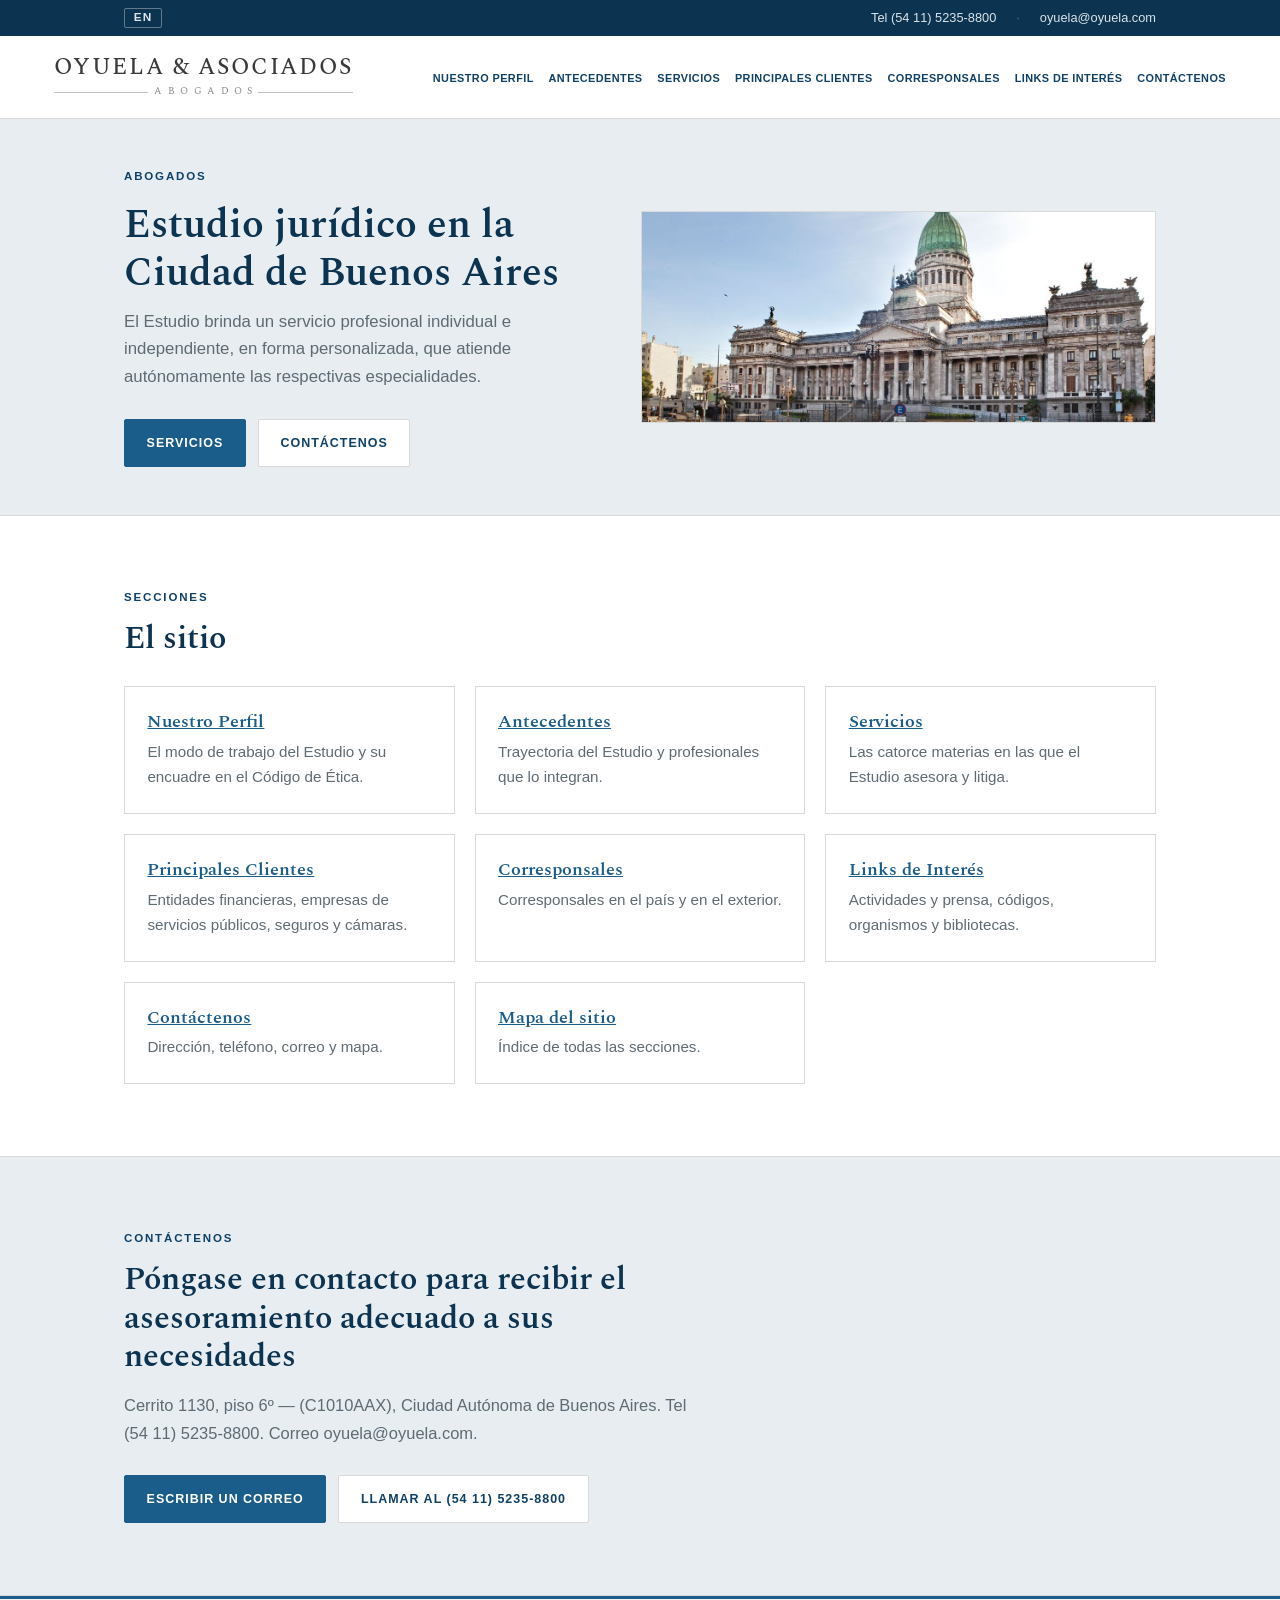
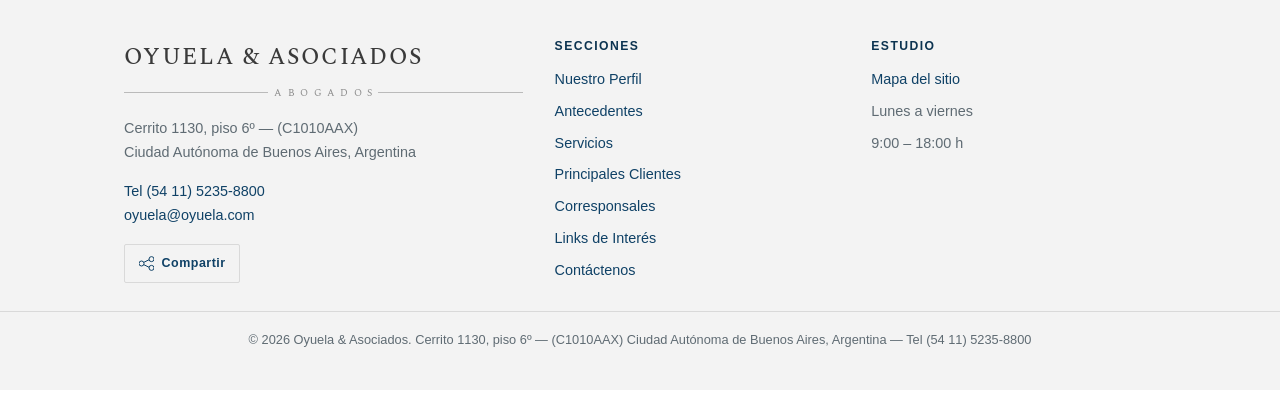
==== index.html @ 371b356b "Versión en inglés con botón ES/EN + mapa interactivo de corresponsales - i18n.js: toggle ES/EN en to" ====
<!DOCTYPE html>
<html lang="es">
<head>
<meta charset="UTF-8">
<meta name="viewport" content="width=device-width, initial-scale=1">
<title data-i18n-doc="home.doc">Oyuela &amp; Asociados — Abogados, Ciudad de Buenos Aires</title>
<meta name="description" content="Estudio jurídico en la Ciudad de Buenos Aires. Servicio profesional individual e independiente en derecho societario, bancario, comercial, laboral y concursal.">
<link rel="canonical" href="https://borthaburutoribio.github.io/oyuela-abogados/">
<meta name="robots" content="index,follow">
<meta property="og:type" content="website">
<meta property="og:title" content="Oyuela &amp; Asociados — Abogados, Ciudad de Buenos Aires">
<meta property="og:description" content="Servicio profesional individual e independiente: societario, bancario, comercial, laboral y concursal.">
<meta property="og:locale" content="es_AR">
<meta property="og:url" content="https://borthaburutoribio.github.io/oyuela-abogados/">
<link rel="icon" href="assets/img/favicon.svg" type="image/svg+xml">
<link rel="preconnect" href="https://fonts.googleapis.com">
<link rel="preconnect" href="https://fonts.gstatic.com" crossorigin>
<link rel="stylesheet" href="https://fonts.googleapis.com/css2?family=Spectral:wght@400;500;600;700&display=swap">
<link rel="stylesheet" href="styles.css">
<script type="application/ld+json">
{
  "@context": "https://schema.org",
  "@type": "LegalService",
  "name": "Oyuela & Asociados",
  "description": "Estudio jurídico en Buenos Aires. Derecho societario, bancario, comercial, laboral, concursal y administrativo.",
  "url": "https://borthaburutoribio.github.io/oyuela-abogados/",
  "email": "oyuela@oyuela.com",
  "telephone": "+54-11-5235-8800",
  "areaServed": "AR",
  "address": {
    "@type": "PostalAddress",
    "streetAddress": "Cerrito 1130, Piso 6º",
    "postalCode": "C1010AAX",
    "addressLocality": "Ciudad Autónoma de Buenos Aires",
    "addressCountry": "AR"
  }
}
</script>
</head>
<body>
<a class="skip-link" href="#main" data-i18n="common.skip">Saltar al contenido</a>

<div class="topbar">
  <div class="wrap">
    <button class="lang-toggle" type="button" aria-label="Switch to English">EN</button>
    <span class="topbar__spacer"></span>
    <a href="tel:+541152358800">Tel (54 11) 5235-8800</a>
    <span class="topbar__sep">·</span>
    <a href="mailto:oyuela@oyuela.com">oyuela@oyuela.com</a>
  </div>
</div>

<header class="site-header">
  <div class="wrap">
    <a class="brand" href="index.html" aria-label="Oyuela &amp; Asociados, inicio">
      <span class="brand__name">Oyuela &amp; Asociados</span>
      <span class="brand__kicker"><i>Abogados</i></span>
    </a>
    <button class="nav-toggle" aria-expanded="false" aria-controls="menu" aria-label="Abrir menú" data-i18n-aria="common.menu.open"><span></span></button>
    <nav class="primary-nav" id="menu" aria-label="Principal">
      <ul>
        <li><a href="perfil.html" data-i18n="nav.perfil">Nuestro Perfil</a></li>
        <li><a href="antecedentes.html" data-i18n="nav.antecedentes">Antecedentes</a></li>
        <li><a href="servicios.html" data-i18n="nav.servicios">Servicios</a></li>
        <li><a href="clientes.html" data-i18n="nav.clientes">Principales Clientes</a></li>
        <li><a href="corresponsales.html" data-i18n="nav.corresponsales">Corresponsales</a></li>
        <li><a href="links.html" data-i18n="nav.links">Links de Interés</a></li>
        <li><a href="contacto.html" data-i18n="nav.contacto">Contáctenos</a></li>
      </ul>
    </nav>
  </div>
</header>

<main id="main">

  <section class="hero">
    <div class="wrap">
      <div class="hero__text">
      <p class="hero__eyebrow" data-i18n="home.hero.eyebrow">Abogados</p>
      <h1 data-i18n="home.hero.h1">Estudio jurídico en la Ciudad de Buenos Aires</h1>
      <p class="hero__sub" data-i18n="home.hero.sub">El Estudio brinda un servicio profesional individual e independiente, en forma personalizada, que atiende autónomamente las respectivas especialidades.</p>
      <div class="hero__actions">
        <a class="btn" href="servicios.html" data-i18n="home.hero.btn_serv">Servicios</a>
        <a class="btn btn--ghost" href="contacto.html" data-i18n="home.hero.btn_cont">Contáctenos</a>
      </div>
      </div>
      <figure class="hero__figure"><img src="assets/img/congreso-nacion.jpg" width="1200" height="489" alt="Palacio del Congreso de la Nación Argentina, en la Ciudad de Buenos Aires" loading="lazy"></figure>
    </div>
  </section>

  <section class="section">
    <div class="wrap">
      <p class="section__eyebrow" data-i18n="home.dir.eyebrow">Secciones</p>
      <h2 class="section__title" data-i18n="home.dir.title">El sitio</h2>
      <div class="grid grid--3 mt-2">
        <article class="card">
          <h3><a href="perfil.html" data-i18n="nav.perfil">Nuestro Perfil</a></h3>
          <p data-i18n="home.dir.perfil_d">El modo de trabajo del Estudio y su encuadre en el Código de Ética.</p>
        </article>
        <article class="card">
          <h3><a href="antecedentes.html" data-i18n="nav.antecedentes">Antecedentes</a></h3>
          <p data-i18n="home.dir.ante_d">Trayectoria del Estudio y profesionales que lo integran.</p>
        </article>
        <article class="card">
          <h3><a href="servicios.html" data-i18n="nav.servicios">Servicios</a></h3>
          <p data-i18n="home.dir.serv_d">Las catorce materias en las que el Estudio asesora y litiga.</p>
        </article>
        <article class="card">
          <h3><a href="clientes.html" data-i18n="nav.clientes">Principales Clientes</a></h3>
          <p data-i18n="home.dir.cli_d">Entidades financieras, empresas de servicios públicos, seguros y cámaras.</p>
        </article>
        <article class="card">
          <h3><a href="corresponsales.html" data-i18n="nav.corresponsales">Corresponsales</a></h3>
          <p data-i18n="home.dir.corr_d">Corresponsales en el país y en el exterior.</p>
        </article>
        <article class="card">
          <h3><a href="links.html" data-i18n="nav.links">Links de Interés</a></h3>
          <p data-i18n="home.dir.links_d">Actividades y prensa, códigos, organismos y bibliotecas.</p>
        </article>
        <article class="card">
          <h3><a href="contacto.html" data-i18n="nav.contacto">Contáctenos</a></h3>
          <p data-i18n="home.dir.cont_d">Dirección, teléfono, correo y mapa.</p>
        </article>
        <article class="card">
          <h3><a href="mapa-del-sitio.html" data-i18n="footer.mapa">Mapa del sitio</a></h3>
          <p data-i18n="home.dir.mapa_d">Índice de todas las secciones.</p>
        </article>
      </div>
    </div>
  </section>

  <section class="section section--band">
    <div class="wrap">
      <p class="section__eyebrow">Contáctenos</p>
      <h2 class="section__title" data-i18n="home.cta.title">Póngase en contacto para recibir el asesoramiento adecuado a sus necesidades</h2>
      <p class="section__lead" data-i18n="home.cta.lead">Cerrito 1130, piso 6º — (C1010AAX), Ciudad Autónoma de Buenos Aires. Tel (54 11) 5235-8800. Correo oyuela@oyuela.com.</p>
      <div class="hero__actions">
        <a class="btn" href="mailto:oyuela@oyuela.com" data-i18n="cta.btn_mail">Escribir un correo</a>
        <a class="btn btn--ghost" href="tel:+541152358800" data-i18n="cta.btn_call">Llamar al (54 11) 5235-8800</a>
      </div>
    </div>
  </section>

</main>

<footer class="site-footer">
  <div class="wrap">
    <div>
      <span class="brand__name">Oyuela &amp; Asociados</span>
      <span class="brand__kicker"><i>Abogados</i></span>
      <p style="margin-top:1rem" data-i18n-html="footer.addr">Cerrito 1130, piso 6º — (C1010AAX)<br>Ciudad Autónoma de Buenos Aires, Argentina</p>
      <p><a href="tel:+541152358800">Tel (54 11) 5235-8800</a><br><a href="mailto:oyuela@oyuela.com">oyuela@oyuela.com</a></p>
      <button class="share-btn" type="button" data-share>
        <svg width="15" height="15" viewBox="0 0 24 24" fill="none" aria-hidden="true"><path d="M8 12a4 4 0 1 1-8 0 4 4 0 0 1 8 0Zm16-7a4 4 0 1 1-8 0 4 4 0 0 1 8 0Zm0 14a4 4 0 1 1-8 0 4 4 0 0 1 8 0Z" stroke="currentColor" stroke-width="1.6"/><path d="m8 10 8-4M8 14l8 4" stroke="currentColor" stroke-width="1.6"/></svg>
        <span data-i18n="common.share">Compartir</span>
      </button>
    </div>
    <div>
      <h4 data-i18n="footer.secciones">Secciones</h4>
      <ul>
        <li><a href="perfil.html" data-i18n="nav.perfil">Nuestro Perfil</a></li>
        <li><a href="antecedentes.html" data-i18n="nav.antecedentes">Antecedentes</a></li>
        <li><a href="servicios.html" data-i18n="nav.servicios">Servicios</a></li>
        <li><a href="clientes.html" data-i18n="nav.clientes">Principales Clientes</a></li>
        <li><a href="corresponsales.html" data-i18n="nav.corresponsales">Corresponsales</a></li>
        <li><a href="links.html" data-i18n="nav.links">Links de Interés</a></li>
        <li><a href="contacto.html" data-i18n="nav.contacto">Contáctenos</a></li>
      </ul>
    </div>
    <div>
      <h4 data-i18n="footer.estudio">Estudio</h4>
      <ul>
        <li><a href="mapa-del-sitio.html" data-i18n="footer.mapa">Mapa del sitio</a></li>
        <li data-i18n="footer.weekdays">Lunes a viernes</li>
        <li data-i18n="footer.hours">9:00 – 18:00 h</li>
      </ul>
    </div>
  </div>
  <p class="footer-legal" data-i18n-html="footer.legal">© <span data-year>2026</span> Oyuela &amp; Asociados. Cerrito 1130, piso 6º — (C1010AAX) Ciudad Autónoma de Buenos Aires, Argentina — Tel (54 11) 5235-8800</p>
</footer>

<nav class="mobile-cta" aria-label="Acciones rápidas">
  <a href="tel:+541152358800" data-i18n="common.call">Llamar</a>
  <a class="is-alt" href="mailto:oyuela.com" data-i18n="common.write">Escribir</a>
</nav>

<script src="i18n.js"></script>
<script src="script.js"></script>
</body>
</html>
---- styles.css ----
/* =========================================================================
   Oyuela & Asociados — Abogados
   Rediseño responsive del sitio histórico. Paleta sobria: azul corporativo,
   grises y blanco. Sin acentos de color, sin imágenes decorativas.
   ========================================================================= */

:root {
  --blue:      #1a5c8a;   /* azul corporativo (del sitio original)      */
  --blue-dark: #0f4166;
  --blue-ink:  #0c3350;   /* títulos                                    */
  --ink:       #333333;   /* texto                                      */
  --ink-soft:  #5f6b73;   /* texto secundario                          */
  --mist:      #f3f3f3;   /* fondo de secciones alternas               */
  --band:      #e7edf1;   /* banda de encabezado de página y contacto  */
  --paper:     #ffffff;
  --rule:      #d9d9d9;   /* filetes                                    */
  --rule-soft: #e6e6e6;

  --serif: "Spectral", Georgia, "Times New Roman", serif;
  --sans:  -apple-system, BlinkMacSystemFont, "Segoe UI", Roboto, "Helvetica Neue", Arial, sans-serif;

  --wrap: 1120px;
  --gutter: clamp(1.1rem, 4vw, 2.75rem);
}

/* ----------------------------------------------------------------- reset */
*, *::before, *::after { box-sizing: border-box; }
html { -webkit-text-size-adjust: 100%; scroll-behavior: smooth; }
@media (prefers-reduced-motion: reduce) {
  html { scroll-behavior: auto; }
  *, *::before, *::after { animation-duration: .001ms !important; transition-duration: .001ms !important; }
}
body {
  margin: 0;
  font-family: var(--sans);
  font-size: 1rem;
  line-height: 1.65;
  color: var(--ink);
  background: var(--paper);
  -webkit-font-smoothing: antialiased;
}
img { max-width: 100%; height: auto; display: block; }
a { color: var(--blue); }
h1, h2, h3, h4 { font-family: var(--serif); font-weight: 600; line-height: 1.2; color: var(--blue-ink); margin: 0 0 .5em; }
p { margin: 0 0 1rem; }
:focus-visible { outline: 2px solid var(--blue); outline-offset: 2px; }

/* --------------------------------------------------------------- layout */
.wrap { width: 100%; max-width: var(--wrap); margin-inline: auto; padding-inline: var(--gutter); }
.section { padding-block: clamp(2.75rem, 7vw, 4.5rem); }
.section--mist,
.section--parchment { background: var(--mist); }
.section--band,
.section--navy { background: var(--band); border-top: 1px solid var(--rule); border-bottom: 1px solid var(--rule); }
.section__eyebrow {
  font-family: var(--sans);
  font-size: .72rem;
  font-weight: 700;
  letter-spacing: .16em;
  text-transform: uppercase;
  color: var(--blue-dark);
  margin: 0 0 .8rem;
}
.section__title { font-size: clamp(1.45rem, 3vw, 2rem); max-width: 34ch; }
.section__lead { font-size: 1.03rem; color: var(--ink-soft); max-width: 64ch; }

/* --------------------------------------------------------------- header */
.topbar {
  background: var(--blue-ink);
  color: #cdd8e0;
  font-size: .8rem;
}
.topbar .wrap { display: flex; gap: 1.25rem; justify-content: flex-end; align-items: center; min-height: 36px; }
.topbar a { color: #dbe4ea; text-decoration: none; }
.topbar a:hover { text-decoration: underline; }
.topbar__sep { opacity: .4; }
.topbar__spacer { flex: 1; }
.lang-toggle {
  font: inherit; font-size: .74rem; font-weight: 700; letter-spacing: .1em;
  color: #dbe4ea; background: transparent;
  border: 1px solid rgba(255,255,255,.35); border-radius: 2px;
  padding: .18rem .55rem; cursor: pointer; line-height: 1;
}
.lang-toggle:hover { background: rgba(255,255,255,.12); border-color: #fff; color: #fff; }

.site-header {
  position: sticky; top: 0; z-index: 50;
  background: var(--paper);
  border-bottom: 1px solid var(--rule);
}
.site-header .wrap { display: flex; align-items: center; justify-content: space-between; gap: 1.25rem; min-height: 82px; max-width: 1260px; }

/* wordmark — réplica del logotipo del sitio original:
   "OYUELA & ASOCIADOS" y, debajo, "ABOGADOS" espaciado entre dos filetes */
.brand { display: flex; flex-direction: column; text-decoration: none; line-height: 1; }
.brand__name {
  font-family: var(--serif);
  font-weight: 500;
  font-size: clamp(1.1rem, 2.3vw, 1.42rem);
  letter-spacing: .08em;
  color: #3a3a3a;
  text-transform: uppercase;
  white-space: nowrap;
}
.brand__kicker {
  display: flex;
  align-items: center;
  gap: .6em;
  margin-top: .5rem;
  font-family: var(--serif);
  font-size: .62rem;
  text-transform: uppercase;
  color: #8c8c8c;
}
.brand__kicker::before,
.brand__kicker::after {
  content: "";
  flex: 1 1 auto;
  height: 1px;
  background: currentColor;
  opacity: .55;
}
.brand__kicker i {
  font-style: normal;
  letter-spacing: .55em;
  margin-right: -.55em;   /* compensa el tracking final para centrar */
}
.site-footer .brand__name { color: #3a3a3a; }
.site-footer .brand__kicker { color: #8c8c8c; }

/* nav */
.nav-toggle {
  display: none;
  border: 1px solid var(--rule);
  background: var(--paper);
  width: 44px; height: 44px;
  align-items: center; justify-content: center;
  cursor: pointer;
}
.nav-toggle span, .nav-toggle span::before, .nav-toggle span::after {
  content: ""; display: block; width: 20px; height: 2px; background: var(--blue-ink); position: relative;
}
.nav-toggle span::before { position: absolute; top: -6px; }
.nav-toggle span::after  { position: absolute; top: 6px; }

.primary-nav ul { list-style: none; display: flex; flex-wrap: wrap; justify-content: flex-end; gap: clamp(.5rem, 1.15vw, .95rem); margin: 0; padding: 0; }
.primary-nav a {
  font-family: var(--sans);
  font-size: .68rem;
  font-weight: 700;
  letter-spacing: .04em;
  text-transform: uppercase;
  color: var(--blue-dark);
  text-decoration: none;
  padding: .5rem 0;
  border-bottom: 2px solid transparent;
  white-space: nowrap;
}
.primary-nav a:hover,
.primary-nav a[aria-current="page"] { border-bottom-color: var(--blue); }

/* ---------------------------------------------------------------- hero */
.hero {
  background: var(--band);
  border-bottom: 1px solid var(--rule);
}
.hero .wrap {
  padding-block: clamp(2rem, 4vw, 3rem);
  display: grid;
  grid-template-columns: 1fr;
  gap: clamp(1.5rem, 4vw, 3rem);
  align-items: center;
}
.hero__text { min-width: 0; }
.hero__eyebrow {
  font-size: .72rem; font-weight: 700; letter-spacing: .16em; text-transform: uppercase;
  color: var(--blue-dark); margin: 0 0 1rem;
}
.hero h1 {
  color: var(--blue-ink);
  font-size: clamp(1.7rem, 3.6vw, 2.5rem);
  max-width: 24ch;
  margin-bottom: .6rem;
}
.hero__sub { font-size: 1.05rem; color: var(--ink-soft); max-width: 56ch; margin: 0; }
.hero__actions { display: flex; flex-wrap: wrap; gap: .75rem; margin-top: 1.75rem; }
.hero__figure { margin: 0; }
.hero__figure img {
  width: 100%; height: 100%; max-height: 240px;
  object-fit: cover; display: block;
  border: 1px solid var(--rule);
}
@media (min-width: 900px) {
  .hero .wrap { grid-template-columns: minmax(0, 1fr) minmax(0, 1.1fr); }
}
@media (max-width: 899px) {
  .hero__figure { display: none; }
}

/* --------------------------------------------------------------- buttons */
.btn {
  display: inline-flex; align-items: center;
  font-family: var(--sans); font-weight: 700; font-size: .78rem;
  letter-spacing: .08em; text-transform: uppercase;
  padding: .8rem 1.35rem;
  background: var(--blue); color: #fff;
  border: 1px solid var(--blue); border-radius: 2px;
  text-decoration: none; cursor: pointer;
  transition: background-color .15s ease;
}
.btn:hover { background: var(--blue-dark); border-color: var(--blue-dark); }
.btn--ghost { background: var(--paper); color: var(--blue-dark); border-color: var(--rule); }
.btn--ghost:hover { background: var(--mist); border-color: var(--blue-dark); }
.btn--navy { background: var(--blue); }
.btn--navy:hover { background: var(--blue-dark); }

.arrow-link {
  display: inline-flex; align-items: center; gap: .5rem;
  font-family: var(--sans); font-weight: 700; font-size: .76rem;
  letter-spacing: .08em; text-transform: uppercase;
  color: var(--blue); text-decoration: none;
}
.arrow-link:hover { text-decoration: underline; }
.arrow-link svg { flex: none; }

/* --------------------------------------------------------------- cards */
.grid { display: grid; gap: 1.25rem; }
.grid--3 { grid-template-columns: repeat(auto-fit, minmax(260px, 1fr)); }
.grid--2 { grid-template-columns: repeat(auto-fit, minmax(300px, 1fr)); }

.card {
  background: var(--paper);
  border: 1px solid var(--rule);
  padding: 1.5rem 1.4rem;
}
.card h3 { font-size: 1.15rem; margin-bottom: .35rem; }
.card p { color: var(--ink-soft); font-size: .95rem; margin-bottom: .9rem; }
.card p:last-child { margin-bottom: 0; }
.card__num {
  font-family: var(--sans); font-size: .7rem; font-weight: 700; letter-spacing: .12em;
  text-transform: uppercase; color: var(--blue-dark);
  border-bottom: 1px solid var(--rule); padding-bottom: .5rem; margin-bottom: .8rem;
  display: block;
}

/* feature / valores */
.feature-list { list-style: none; margin: 0; padding: 0; display: grid; gap: .9rem; }
.feature-list li { padding-left: 1.25rem; position: relative; color: var(--ink-soft); }
.feature-list li::before {
  content: ""; position: absolute; left: 0; top: .7em;
  width: .5rem; height: 2px; background: var(--blue);
}
.feature-list a { color: var(--blue); }

/* two-column prose + aside */
.split { display: grid; gap: clamp(2rem, 5vw, 3.5rem); grid-template-columns: 1.6fr 1fr; align-items: start; }
.aside-card {
  background: var(--mist); border: 1px solid var(--rule);
  border-left: 3px solid var(--blue); padding: 1.4rem;
}
.aside-card h3 { font-size: 1.05rem; }
.aside-card dl { margin: 0; }
.aside-card dt { font-weight: 700; font-size: .76rem; letter-spacing: .06em; text-transform: uppercase; color: var(--ink-soft); }
.aside-card dd { margin: 0 0 .7rem; }
.aside-card dd:last-child { margin-bottom: 0; }
.aside-card a { color: var(--blue); }

/* --------------------------------------------------------------- clients */
.client-cols { columns: 3 200px; column-gap: 2rem; padding: 0; margin: 0; }
.client-cols li { break-inside: avoid; padding: .4rem 0; color: var(--ink); font-size: .95rem; border-bottom: 1px solid var(--rule-soft); list-style: none; }

/* --------------------------------------------------------------- mapa red */
.corr-map { }
.corr-map__head { display: flex; flex-wrap: wrap; align-items: baseline; gap: .5rem 1rem; margin-bottom: 1rem; }
.corr-map__hint { font-size: .9rem; color: var(--ink-soft); margin: 0; }
.corr-map__tabs { display: inline-flex; border: 1px solid var(--rule); border-radius: 2px; overflow: hidden; }
.corr-map__tabs button {
  font: inherit; font-size: .78rem; font-weight: 700; letter-spacing: .04em;
  padding: .5rem .95rem; border: 0; background: var(--paper); color: var(--blue-dark); cursor: pointer;
}
.corr-map__tabs button + button { border-left: 1px solid var(--rule); }
.corr-map__tabs button[aria-pressed="true"] { background: var(--blue); color: #fff; }
#corr-map {
  height: 460px; width: 100%;
  border: 1px solid var(--rule); background: var(--mist);
}
@media (max-width: 600px) { #corr-map { height: 360px; } }
.leaflet-container { font: inherit; }
.leaflet-popup-content { margin: .7rem .9rem; font-size: .9rem; }
.leaflet-popup-content strong { display: block; color: var(--blue-ink); font-family: var(--serif); font-size: 1rem; margin-bottom: .1rem; }
.leaflet-popup-content .corr-map__link {
  display: inline-block; margin-top: .4rem; font-weight: 700; font-size: .78rem;
  letter-spacing: .04em; text-transform: uppercase; color: var(--blue); cursor: pointer; text-decoration: none;
}
.leaflet-popup-content .corr-map__link:hover { text-decoration: underline; }
.corr-dot {
  display: block; box-sizing: border-box;
  width: 14px; height: 14px; border-radius: 50%;
  background: var(--blue); border: 2px solid #fff; box-shadow: 0 1px 3px rgba(10,33,53,.45);
}
.corr-dot--office { background: var(--blue-ink); width: 20px; height: 20px; border-width: 3px; }
details.corr-target > summary { scroll-margin-top: 96px; }
details.corr-target { animation: corrFlash 1.4s ease; }
@keyframes corrFlash { 0%,100% { background: transparent; } 20% { background: var(--band); } }
@media (prefers-reduced-motion: reduce) { details.corr-target { animation: none; } }

/* --------------------------------------------------------------- accordion */
.accordion { border-top: 1px solid var(--rule); }
.accordion details { border-bottom: 1px solid var(--rule); }
.accordion summary {
  cursor: pointer; list-style: none;
  padding: 1rem .25rem;
  font-family: var(--serif); font-size: 1.1rem; color: var(--blue-ink);
  display: flex; justify-content: space-between; align-items: center; gap: 1rem;
}
.accordion summary::-webkit-details-marker { display: none; }
.accordion summary::after { content: "+"; font-family: var(--sans); font-size: 1.3rem; color: var(--blue-dark); line-height: 1; }
.accordion details[open] summary::after { content: "\2013"; }
.accordion .panel { padding: 0 .25rem 1.3rem; display: grid; gap: 1rem; grid-template-columns: repeat(auto-fit, minmax(240px, 1fr)); }
.corr {
  font-size: .92rem; color: var(--ink-soft);
  border-left: 2px solid var(--rule); padding-left: .9rem;
}
.corr strong { display: block; color: var(--ink); font-weight: 700; }
.corr .city { font-family: var(--sans); font-size: .72rem; letter-spacing: .08em; text-transform: uppercase; color: var(--blue-dark); }

/* --------------------------------------------------------------- FAQ */
.faq { display: grid; gap: 0; border-top: 1px solid var(--rule); }
.faq details { border-bottom: 1px solid var(--rule); }
.faq summary {
  cursor: pointer; list-style: none; padding: 1rem .2rem;
  font-weight: 700; color: var(--blue-ink); font-family: var(--sans);
  display: flex; justify-content: space-between; gap: 1rem;
}
.faq summary::-webkit-details-marker { display: none; }
.faq summary::after { content: "+"; color: var(--blue-dark); font-size: 1.2rem; line-height: 1; }
.faq details[open] summary::after { content: "\2013"; }
.faq p { padding: 0 .2rem 1rem; color: var(--ink-soft); margin: 0; }

/* --------------------------------------------------------------- contact */
.contact-grid { display: grid; gap: clamp(1.5rem, 4vw, 3rem); grid-template-columns: 1fr 1fr; align-items: start; }
.contact-list { list-style: none; margin: 0; padding: 0; display: grid; gap: 1.3rem; }
.contact-list li { display: grid; gap: .15rem; }
.contact-list .lbl { font-size: .72rem; font-weight: 700; letter-spacing: .12em; text-transform: uppercase; color: var(--blue-dark); }
.contact-list a { font-size: 1.05rem; color: var(--blue-ink); text-decoration: none; }
.contact-list a:hover { text-decoration: underline; }
.map-embed { border: 1px solid var(--rule); overflow: hidden; }
.map-embed iframe { width: 100%; height: 360px; border: 0; display: block; }

/* --------------------------------------------------------------- form */
.form { display: grid; gap: 1rem; }
.form__row { display: grid; gap: .35rem; }
.form label { font-size: .74rem; font-weight: 700; letter-spacing: .06em; text-transform: uppercase; color: var(--blue-dark); }
.form input,
.form textarea {
  font: inherit; color: var(--ink);
  background: var(--paper); border: 1px solid var(--rule); border-radius: 2px;
  padding: .7rem .8rem; width: 100%;
}
.form textarea { min-height: 150px; resize: vertical; }
/* layout ancho: campos cortos a la izquierda, Consulta al lado */
.form--wide { max-width: 920px; }
.form--wide .form__fields { display: grid; gap: 1rem; }
.form--wide .form__row--msg { display: grid; gap: .35rem; }
@media (min-width: 720px) {
  .form--wide { grid-template-columns: 1fr 1fr; column-gap: 2rem; row-gap: 1.1rem; }
  .form--wide .form__row--msg textarea { height: 100%; min-height: 100%; }
  .form--wide .form__req,
  .form--wide .form__actions { grid-column: 1 / -1; }
}
.form input:focus,
.form textarea:focus { outline: 2px solid var(--blue); outline-offset: 1px; border-color: var(--blue); }
.form__hp { position: absolute; left: -9999px; width: 1px; height: 1px; overflow: hidden; }
.form__req { font-size: .82rem; color: var(--ink-soft); margin: 0; }
.form__actions { display: flex; flex-wrap: wrap; gap: .6rem; margin-top: .25rem; }
.form__actions .btn[type="reset"] { background: var(--paper); color: var(--blue-dark); border-color: var(--rule); }
.form__actions .btn[type="reset"]:hover { background: var(--mist); }
.form__ok {
  display: none;
  border-left: 3px solid var(--blue); background: var(--mist);
  padding: 1rem 1.15rem; margin-bottom: 1.5rem; font-size: .96rem;
}
.form__ok.is-visible { display: block; }

/* --------------------------------------------------------------- footer */
.site-footer { background: var(--mist); color: var(--ink-soft); font-size: .9rem; border-top: 3px solid var(--blue); }
.site-footer .wrap { padding-block: 2.5rem 1.75rem; display: grid; gap: 2rem; grid-template-columns: 1.4fr 1fr 1fr; }
.site-footer h4 { color: var(--blue-ink); font-family: var(--sans); font-size: .76rem; letter-spacing: .12em; text-transform: uppercase; margin-bottom: .9rem; }
.site-footer a { color: var(--blue-dark); text-decoration: none; }
.site-footer a:hover { text-decoration: underline; }
.site-footer ul { list-style: none; margin: 0; padding: 0; display: grid; gap: .5rem; }
.footer-legal {
  border-top: 1px solid var(--rule);
  padding: 1.1rem 0 2.5rem;
  font-size: .8rem; color: var(--ink-soft); text-align: center;
}

/* --------------------------------------------------------- sticky mobile CTA */
.mobile-cta {
  position: fixed; left: 0; right: 0; bottom: 0; z-index: 60;
  display: none;
  grid-template-columns: 1fr 1fr;
  gap: 1px; background: var(--rule);
}
.mobile-cta a {
  background: var(--blue-ink); color: #fff; text-decoration: none;
  text-align: center; padding: .9rem .5rem;
  font-size: .78rem; font-weight: 700; letter-spacing: .06em; text-transform: uppercase;
}
.mobile-cta a.is-alt { background: var(--blue); }

.share-btn {
  background: none; border: 1px solid var(--rule); color: var(--blue-dark);
  border-radius: 2px; padding: .5rem .85rem; font: inherit; font-size: .78rem; font-weight: 700;
  letter-spacing: .04em; cursor: pointer; display: inline-flex; gap: .5rem; align-items: center;
}
.share-btn:hover { background: var(--mist); }

/* --------------------------------------------------------------- utilities */
.stack > * + * { margin-top: 1.4rem; }
.mt-2 { margin-top: 1.75rem; }
.skip-link {
  position: absolute; left: -999px; top: 0; background: var(--blue); color: #fff;
  padding: .6rem 1rem; z-index: 100;
}
.skip-link:focus { left: 8px; top: 8px; }

/* --------------------------------------------------------------- responsive */
@media (max-width: 860px) {
  .split { grid-template-columns: 1fr; }
  .contact-grid { grid-template-columns: 1fr; }
  .site-footer .wrap { grid-template-columns: 1fr 1fr; }
  .client-cols { columns: 2 160px; }

  .nav-toggle { display: inline-flex; }
  .primary-nav {
    position: absolute; left: 0; right: 0; top: 100%;
    background: var(--paper); border-bottom: 1px solid var(--rule);
    transform: translateY(-8px); opacity: 0; pointer-events: none;
    transition: opacity .15s ease, transform .15s ease;
  }
  .primary-nav[data-open="true"] { transform: translateY(0); opacity: 1; pointer-events: auto; }
  .primary-nav ul { flex-direction: column; gap: 0; padding: .5rem var(--gutter) 1.25rem; }
  .primary-nav li { border-bottom: 1px solid var(--rule-soft); }
  .primary-nav a { display: block; padding: .95rem 0; border-bottom: none; }

  .mobile-cta { display: grid; }
  body { padding-bottom: 52px; }
}
@media (max-width: 520px) {
  .site-footer .wrap { grid-template-columns: 1fr; }
  .client-cols { columns: 1; }
  .topbar .wrap { justify-content: center; }
}
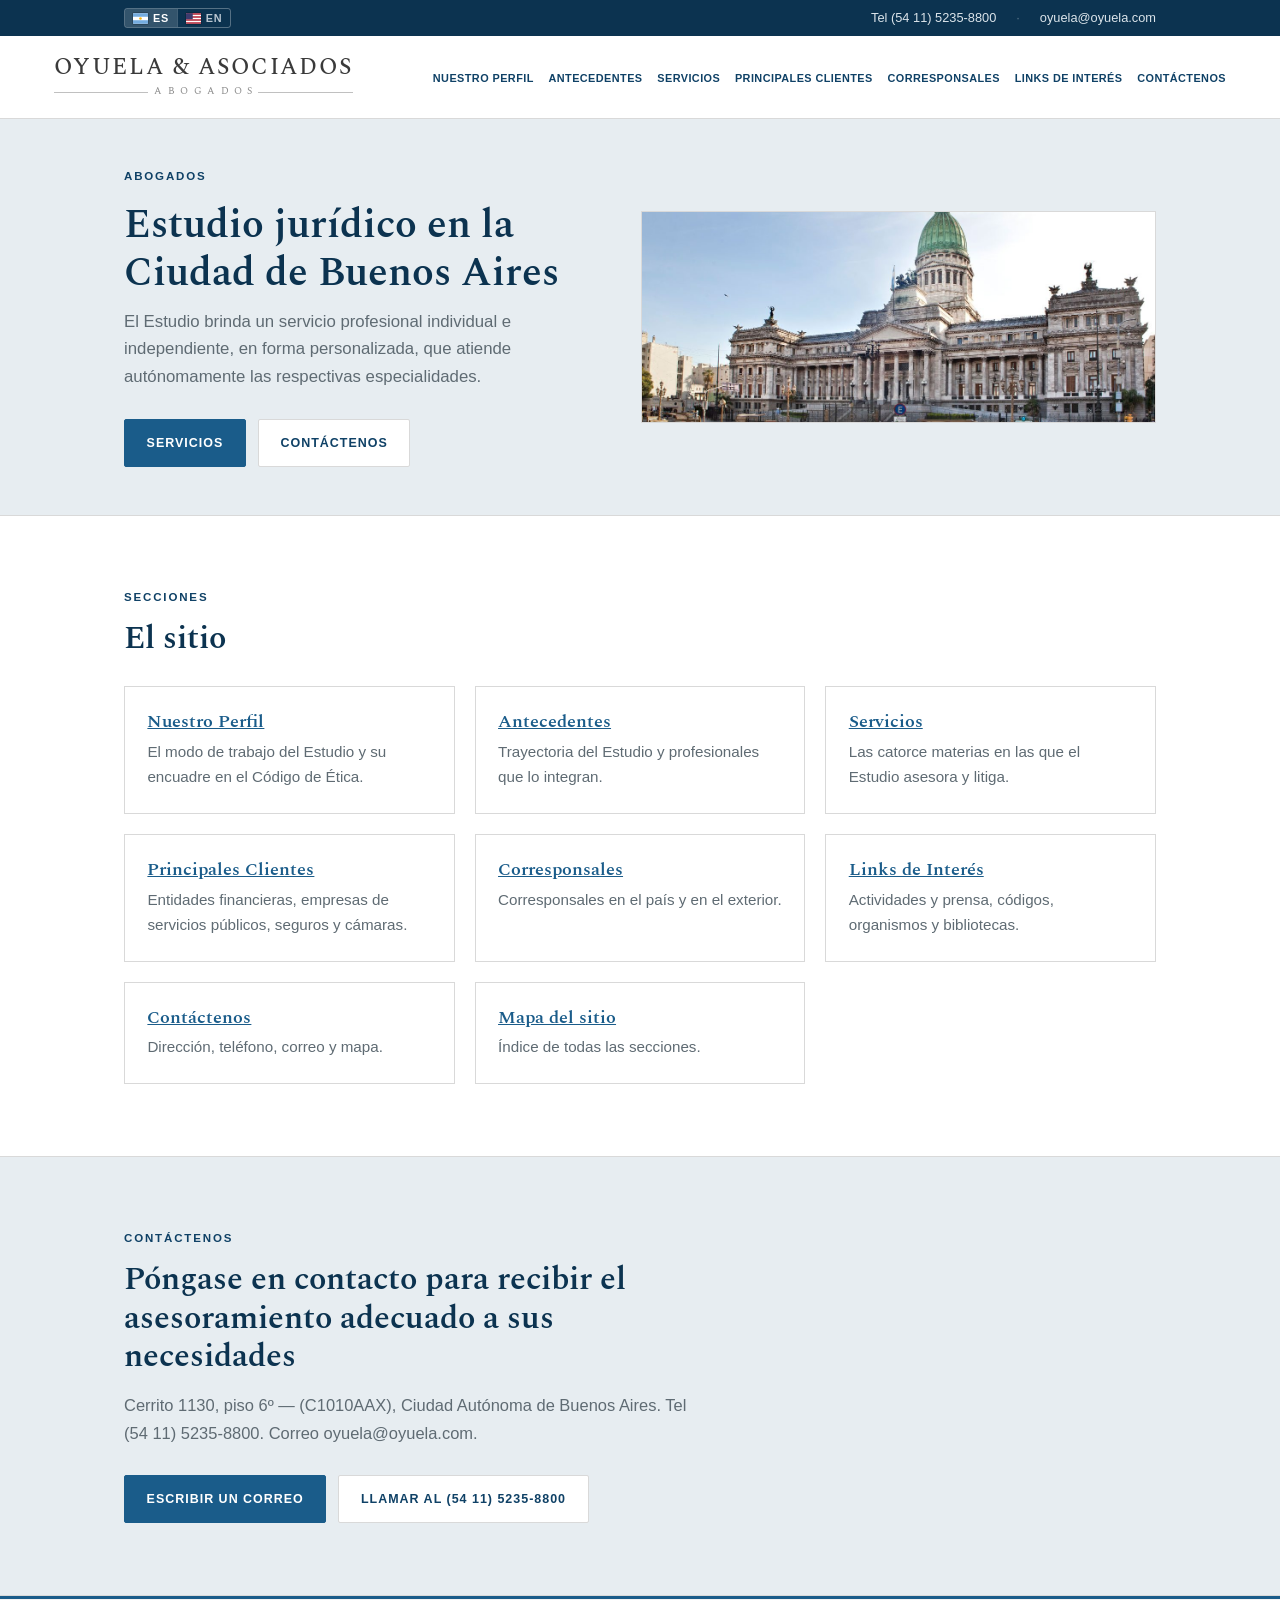
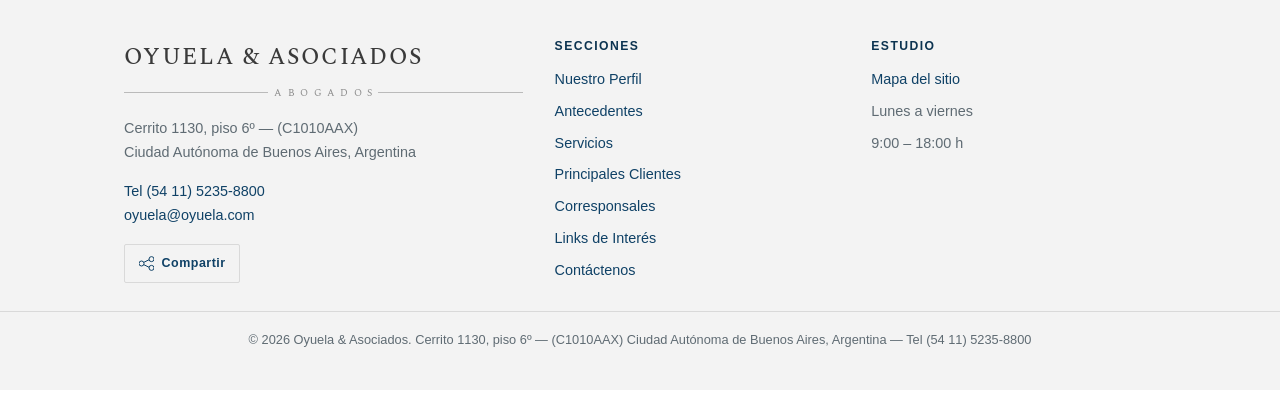
==== commit 585ff04d: "Switch de idioma con dos botones (banderas AR/US); cache-busting en JS/CSS; topbar mobile sin tel/ma" ====
--- a/index.html
+++ b/index.html
@@ -16,7 +16,7 @@
 <link rel="preconnect" href="https://fonts.googleapis.com">
 <link rel="preconnect" href="https://fonts.gstatic.com" crossorigin>
 <link rel="stylesheet" href="https://fonts.googleapis.com/css2?family=Spectral:wght@400;500;600;700&display=swap">
-<link rel="stylesheet" href="styles.css">
+<link rel="stylesheet" href="styles.css?v=7">
 <script type="application/ld+json">
 {
   "@context": "https://schema.org",
@@ -42,7 +42,7 @@
 
 <div class="topbar">
   <div class="wrap">
-    <button class="lang-toggle" type="button" aria-label="Switch to English">EN</button>
+    <span class="lang-switch" role="group" aria-label="Idioma / Language"><button type="button" data-lang="es" aria-pressed="true" aria-label="Español"><svg viewBox="0 0 20 14" aria-hidden="true"><rect width="20" height="14" fill="#fff"/><rect width="20" height="4.7" fill="#74acdf"/><rect y="9.3" width="20" height="4.7" fill="#74acdf"/><circle cx="10" cy="7" r="1.7" fill="#f6b40e"/></svg>ES</button><button type="button" data-lang="en" aria-pressed="false" aria-label="English"><svg viewBox="0 0 20 14" aria-hidden="true"><rect width="20" height="14" fill="#fff"/><rect width="20" height="2" fill="#b22234"/><rect y="4" width="20" height="2" fill="#b22234"/><rect y="8" width="20" height="2" fill="#b22234"/><rect y="12" width="20" height="2" fill="#b22234"/><rect width="9" height="8" fill="#3c3b6e"/></svg>EN</button></span>
     <span class="topbar__spacer"></span>
     <a href="tel:+541152358800">Tel (54 11) 5235-8800</a>
     <span class="topbar__sep">·</span>
@@ -184,7 +184,7 @@
   <a class="is-alt" href="mailto:oyuela.com" data-i18n="common.write">Escribir</a>
 </nav>
 
-<script src="i18n.js"></script>
-<script src="script.js"></script>
+<script src="i18n.js?v=7"></script>
+<script src="script.js?v=7"></script>
 </body>
 </html>
--- a/styles.css
+++ b/styles.css
@@ -75,13 +75,23 @@
 .topbar a:hover { text-decoration: underline; }
 .topbar__sep { opacity: .4; }
 .topbar__spacer { flex: 1; }
-.lang-toggle {
-  font: inherit; font-size: .74rem; font-weight: 700; letter-spacing: .1em;
-  color: #dbe4ea; background: transparent;
-  border: 1px solid rgba(255,255,255,.35); border-radius: 2px;
-  padding: .18rem .55rem; cursor: pointer; line-height: 1;
-}
-.lang-toggle:hover { background: rgba(255,255,255,.12); border-color: #fff; color: #fff; }
+.lang-switch {
+  display: inline-flex; align-items: stretch;
+  border: 1px solid rgba(255,255,255,.3); border-radius: 3px; overflow: hidden;
+}
+.lang-switch button {
+  display: inline-flex; align-items: center; gap: .32rem;
+  font: inherit; font-size: .68rem; font-weight: 700; letter-spacing: .05em;
+  color: #b9c6d1; background: transparent; border: 0; cursor: pointer;
+  padding: .22rem .5rem; line-height: 1;
+}
+.lang-switch button + button { border-left: 1px solid rgba(255,255,255,.22); }
+.lang-switch button svg {
+  display: block; width: 15px; height: 11px; border-radius: 1px;
+  box-shadow: 0 0 0 1px rgba(0,0,0,.18);
+}
+.lang-switch button:hover { color: #fff; }
+.lang-switch button[aria-pressed="true"] { background: rgba(255,255,255,.16); color: #fff; }
 
 .site-header {
   position: sticky; top: 0; z-index: 50;
@@ -447,8 +457,12 @@
   .mobile-cta { display: grid; }
   body { padding-bottom: 52px; }
 }
+@media (max-width: 640px) {
+  /* teléfono y correo ya están en el pie y en la barra fija inferior */
+  .topbar a[href^="tel"], .topbar a[href^="mailto"], .topbar__sep, .topbar__spacer { display: none; }
+  .topbar .wrap { justify-content: flex-start; }
+}
 @media (max-width: 520px) {
   .site-footer .wrap { grid-template-columns: 1fr; }
   .client-cols { columns: 1; }
-  .topbar .wrap { justify-content: center; }
-}
+}
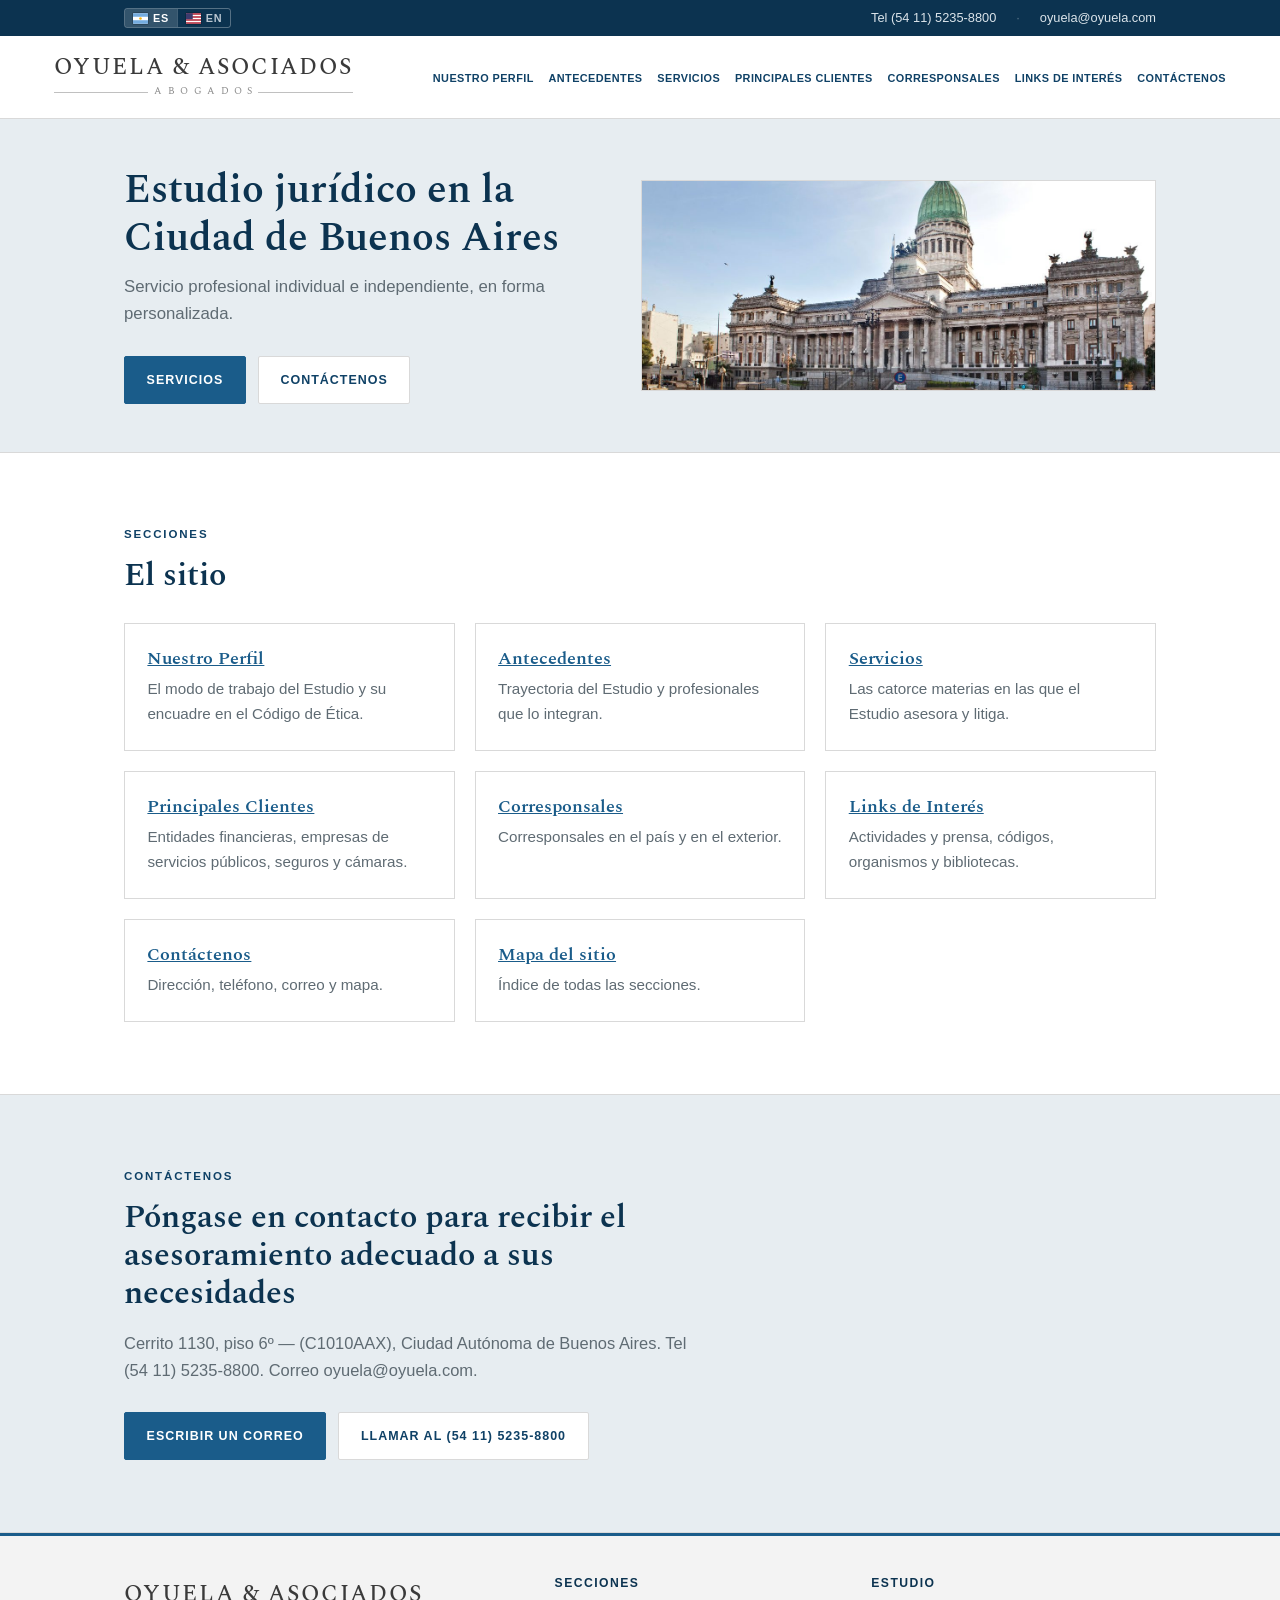
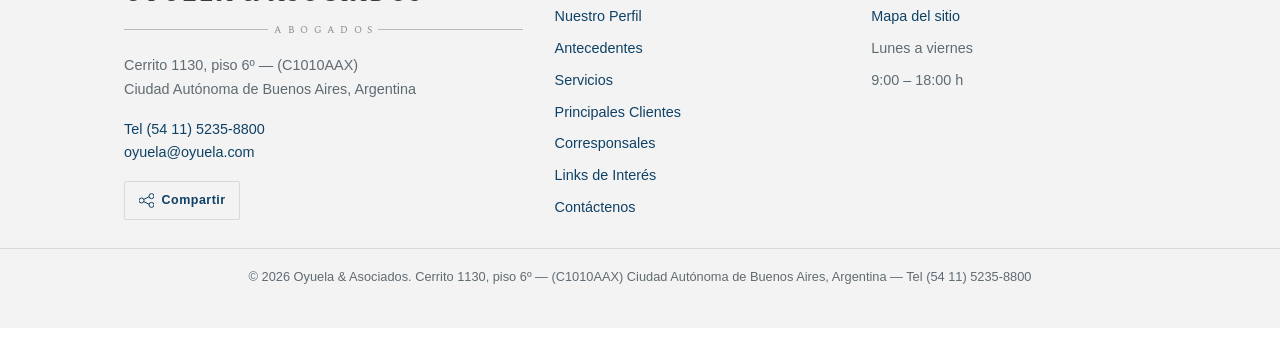
==== commit 6e03faaf: "Hero del inicio más liviano (sin eyebrow, sub corto); imágenes visibles en celular como banda superi" ====
--- a/index.html
+++ b/index.html
@@ -16,7 +16,7 @@
 <link rel="preconnect" href="https://fonts.googleapis.com">
 <link rel="preconnect" href="https://fonts.gstatic.com" crossorigin>
 <link rel="stylesheet" href="https://fonts.googleapis.com/css2?family=Spectral:wght@400;500;600;700&display=swap">
-<link rel="stylesheet" href="styles.css?v=7">
+<link rel="stylesheet" href="styles.css?v=9">
 <script type="application/ld+json">
 {
   "@context": "https://schema.org",
@@ -76,9 +76,8 @@
   <section class="hero">
     <div class="wrap">
       <div class="hero__text">
-      <p class="hero__eyebrow" data-i18n="home.hero.eyebrow">Abogados</p>
       <h1 data-i18n="home.hero.h1">Estudio jurídico en la Ciudad de Buenos Aires</h1>
-      <p class="hero__sub" data-i18n="home.hero.sub">El Estudio brinda un servicio profesional individual e independiente, en forma personalizada, que atiende autónomamente las respectivas especialidades.</p>
+      <p class="hero__sub" data-i18n="home.hero.sub">Servicio profesional individual e independiente, en forma personalizada.</p>
       <div class="hero__actions">
         <a class="btn" href="servicios.html" data-i18n="home.hero.btn_serv">Servicios</a>
         <a class="btn btn--ghost" href="contacto.html" data-i18n="home.hero.btn_cont">Contáctenos</a>
@@ -131,7 +130,7 @@
 
   <section class="section section--band">
     <div class="wrap">
-      <p class="section__eyebrow">Contáctenos</p>
+      <p class="section__eyebrow" data-i18n="cta.eyebrow">Contáctenos</p>
       <h2 class="section__title" data-i18n="home.cta.title">Póngase en contacto para recibir el asesoramiento adecuado a sus necesidades</h2>
       <p class="section__lead" data-i18n="home.cta.lead">Cerrito 1130, piso 6º — (C1010AAX), Ciudad Autónoma de Buenos Aires. Tel (54 11) 5235-8800. Correo oyuela@oyuela.com.</p>
       <div class="hero__actions">
@@ -184,7 +183,7 @@
   <a class="is-alt" href="mailto:oyuela.com" data-i18n="common.write">Escribir</a>
 </nav>
 
-<script src="i18n.js?v=7"></script>
-<script src="script.js?v=7"></script>
+<script src="i18n.js?v=9"></script>
+<script src="script.js?v=9"></script>
 </body>
 </html>
--- a/styles.css
+++ b/styles.css
@@ -204,7 +204,10 @@
   .hero .wrap { grid-template-columns: minmax(0, 1fr) minmax(0, 1.1fr); }
 }
 @media (max-width: 899px) {
-  .hero__figure { display: none; }
+  /* en celular la imagen va arriba del texto, como banda */
+  .hero .wrap { gap: 1.35rem; padding-block: clamp(1.1rem, 3.5vw, 1.6rem) clamp(1.75rem, 6vw, 2.25rem); }
+  .hero__figure { order: -1; margin-inline: calc(-1 * var(--gutter)); }
+  .hero__figure img { height: 175px; max-height: none; border-left: 0; border-right: 0; }
 }
 
 /* --------------------------------------------------------------- buttons */
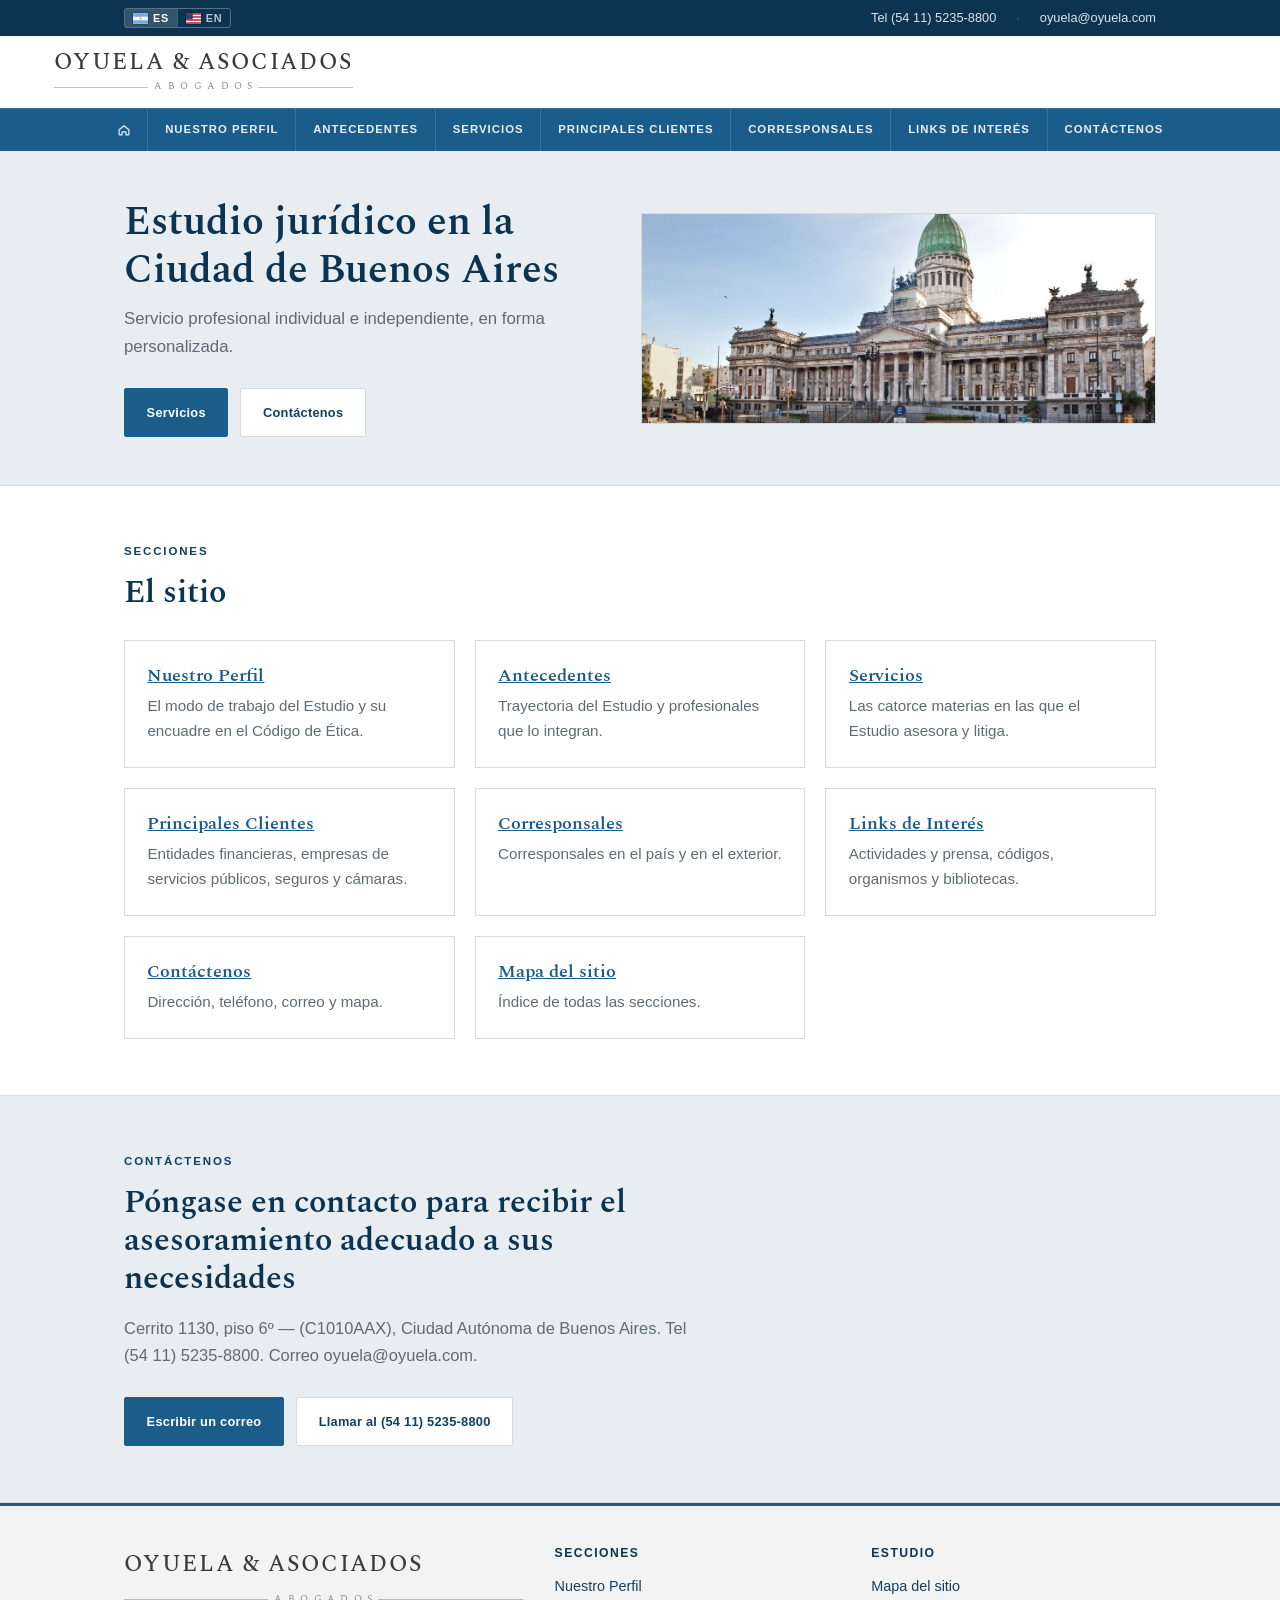
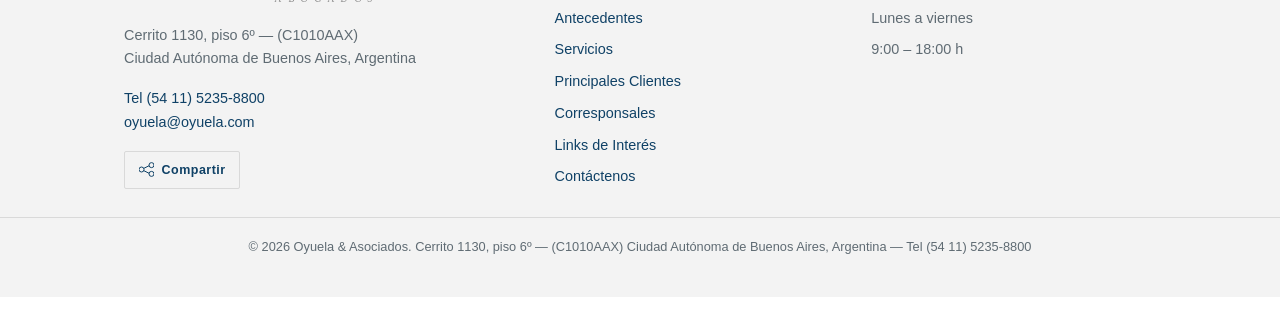
==== commit 83975c94: "Estética más cercana al sitio histórico + contenido del brochure - Barra de navegación azul (como oy" ====
--- a/index.html
+++ b/index.html
@@ -16,7 +16,7 @@
 <link rel="preconnect" href="https://fonts.googleapis.com">
 <link rel="preconnect" href="https://fonts.gstatic.com" crossorigin>
 <link rel="stylesheet" href="https://fonts.googleapis.com/css2?family=Spectral:wght@400;500;600;700&display=swap">
-<link rel="stylesheet" href="styles.css?v=9">
+<link rel="stylesheet" href="styles.css?v=10">
 <script type="application/ld+json">
 {
   "@context": "https://schema.org",
@@ -51,14 +51,18 @@
 </div>
 
 <header class="site-header">
-  <div class="wrap">
+  <div class="wrap site-header__row">
     <a class="brand" href="index.html" aria-label="Oyuela &amp; Asociados, inicio">
       <span class="brand__name">Oyuela &amp; Asociados</span>
       <span class="brand__kicker"><i>Abogados</i></span>
     </a>
     <button class="nav-toggle" aria-expanded="false" aria-controls="menu" aria-label="Abrir menú" data-i18n-aria="common.menu.open"><span></span></button>
-    <nav class="primary-nav" id="menu" aria-label="Principal">
+  </div>
+
+  <nav class="primary-nav" id="menu" aria-label="Principal">
+    <div class="wrap">
       <ul>
+        <li class="nav-home"><a href="index.html" aria-label="Inicio" data-i18n-aria="nav.home"><svg viewBox="0 0 20 20" width="14" height="14" aria-hidden="true" fill="none" stroke="currentColor" stroke-width="1.7" stroke-linejoin="round"><path d="M3 9.7 10 4l7 5.7V16a1 1 0 0 1-1 1h-3.2v-4.2H7.2V17H4a1 1 0 0 1-1-1z"/></svg></a></li>
         <li><a href="perfil.html" data-i18n="nav.perfil">Nuestro Perfil</a></li>
         <li><a href="antecedentes.html" data-i18n="nav.antecedentes">Antecedentes</a></li>
         <li><a href="servicios.html" data-i18n="nav.servicios">Servicios</a></li>
@@ -67,8 +71,8 @@
         <li><a href="links.html" data-i18n="nav.links">Links de Interés</a></li>
         <li><a href="contacto.html" data-i18n="nav.contacto">Contáctenos</a></li>
       </ul>
-    </nav>
-  </div>
+    </div>
+  </nav>
 </header>
 
 <main id="main">
@@ -183,7 +187,7 @@
   <a class="is-alt" href="mailto:oyuela.com" data-i18n="common.write">Escribir</a>
 </nav>
 
-<script src="i18n.js?v=9"></script>
-<script src="script.js?v=9"></script>
+<script src="i18n.js?v=10"></script>
+<script src="script.js?v=10"></script>
 </body>
 </html>
--- a/styles.css
+++ b/styles.css
@@ -47,7 +47,7 @@
 
 /* --------------------------------------------------------------- layout */
 .wrap { width: 100%; max-width: var(--wrap); margin-inline: auto; padding-inline: var(--gutter); }
-.section { padding-block: clamp(2.75rem, 7vw, 4.5rem); }
+.section { padding-block: clamp(2.25rem, 5vw, 3.5rem); }
 .section--mist,
 .section--parchment { background: var(--mist); }
 .section--band,
@@ -96,9 +96,11 @@
 .site-header {
   position: sticky; top: 0; z-index: 50;
   background: var(--paper);
-  border-bottom: 1px solid var(--rule);
-}
-.site-header .wrap { display: flex; align-items: center; justify-content: space-between; gap: 1.25rem; min-height: 82px; max-width: 1260px; }
+}
+.site-header__row {
+  display: flex; align-items: center; justify-content: space-between;
+  gap: 1.25rem; min-height: 72px; max-width: 1260px;
+}
 
 /* wordmark — réplica del logotipo del sitio original:
    "OYUELA & ASOCIADOS" y, debajo, "ABOGADOS" espaciado entre dos filetes */
@@ -143,31 +145,39 @@
   display: none;
   border: 1px solid var(--rule);
   background: var(--paper);
-  width: 44px; height: 44px;
+  width: 44px; height: 40px; border-radius: 2px;
   align-items: center; justify-content: center;
   cursor: pointer;
 }
 .nav-toggle span, .nav-toggle span::before, .nav-toggle span::after {
-  content: ""; display: block; width: 20px; height: 2px; background: var(--blue-ink); position: relative;
+  content: ""; display: block; width: 20px; height: 2px; background: var(--blue); position: relative;
 }
 .nav-toggle span::before { position: absolute; top: -6px; }
 .nav-toggle span::after  { position: absolute; top: 6px; }
 
-.primary-nav ul { list-style: none; display: flex; flex-wrap: wrap; justify-content: flex-end; gap: clamp(.5rem, 1.15vw, .95rem); margin: 0; padding: 0; }
+/* barra de navegación azul, como el sitio histórico de Oyuela */
+.primary-nav {
+  background: var(--blue);
+  box-shadow: inset 0 1px 0 rgba(255,255,255,.10);
+}
+.primary-nav > .wrap { max-width: 1260px; }
+.primary-nav ul {
+  list-style: none; margin: 0; padding: 0;
+  display: flex; flex-wrap: wrap; justify-content: center;
+}
+.primary-nav li { display: flex; }
+.primary-nav li + li a { border-left: 1px solid rgba(255,255,255,.14); }
 .primary-nav a {
-  font-family: var(--sans);
-  font-size: .68rem;
-  font-weight: 700;
-  letter-spacing: .04em;
-  text-transform: uppercase;
-  color: var(--blue-dark);
-  text-decoration: none;
-  padding: .5rem 0;
-  border-bottom: 2px solid transparent;
-  white-space: nowrap;
-}
-.primary-nav a:hover,
-.primary-nav a[aria-current="page"] { border-bottom-color: var(--blue); }
+  display: flex; align-items: center;
+  font-family: var(--sans); font-size: .71rem; font-weight: 700;
+  letter-spacing: .09em; text-transform: uppercase;
+  color: #e9f0f5; text-decoration: none;
+  padding: .92rem 1.05rem; line-height: 1;
+  transition: background-color .12s ease, color .12s ease;
+}
+.primary-nav a:hover { background: rgba(0,0,0,.18); color: #fff; }
+.primary-nav a[aria-current="page"] { background: var(--blue-dark); color: #fff; }
+.primary-nav .nav-home svg { display: block; }
 
 /* ---------------------------------------------------------------- hero */
 .hero {
@@ -204,17 +214,20 @@
   .hero .wrap { grid-template-columns: minmax(0, 1fr) minmax(0, 1.1fr); }
 }
 @media (max-width: 899px) {
-  /* en celular la imagen va arriba del texto, como banda */
-  .hero .wrap { gap: 1.35rem; padding-block: clamp(1.1rem, 3.5vw, 1.6rem) clamp(1.75rem, 6vw, 2.25rem); }
+  /* en celular la imagen es una franja corta arriba del texto */
+  .hero .wrap { gap: 1.15rem; padding-block: clamp(1.1rem, 3.5vw, 1.5rem) clamp(1.5rem, 5vw, 2rem); }
   .hero__figure { order: -1; margin-inline: calc(-1 * var(--gutter)); }
-  .hero__figure img { height: 175px; max-height: none; border-left: 0; border-right: 0; }
+  .hero__figure img { height: 132px; max-height: none; border-left: 0; border-right: 0; }
+  .hero h1 { font-size: clamp(1.5rem, 6vw, 1.9rem); }
+  .hero__sub { font-size: 1rem; }
+  .hero__actions { margin-top: 1.25rem; }
 }
 
 /* --------------------------------------------------------------- buttons */
 .btn {
   display: inline-flex; align-items: center;
-  font-family: var(--sans); font-weight: 700; font-size: .78rem;
-  letter-spacing: .08em; text-transform: uppercase;
+  font-family: var(--sans); font-weight: 700; font-size: .8rem;
+  letter-spacing: .02em;
   padding: .8rem 1.35rem;
   background: var(--blue); color: #fff;
   border: 1px solid var(--blue); border-radius: 2px;
@@ -282,6 +295,19 @@
 .client-cols { columns: 3 200px; column-gap: 2rem; padding: 0; margin: 0; }
 .client-cols li { break-inside: avoid; padding: .4rem 0; color: var(--ink); font-size: .95rem; border-bottom: 1px solid var(--rule-soft); list-style: none; }
 
+/* muro de marcas / entidades (sin logotipos, versión sobria) */
+.brand-wall {
+  display: grid; gap: 1px;
+  grid-template-columns: repeat(auto-fill, minmax(150px, 1fr));
+  background: var(--rule); border: 1px solid var(--rule);
+}
+.brand-wall span {
+  display: flex; align-items: center; justify-content: center; text-align: center;
+  background: var(--paper); color: var(--ink-soft);
+  font-family: var(--serif); font-size: .92rem; letter-spacing: .01em;
+  padding: 1.1rem .7rem; min-height: 66px;
+}
+
 /* --------------------------------------------------------------- mapa red */
 .corr-map { }
 .corr-map__head { display: flex; flex-wrap: wrap; align-items: baseline; gap: .5rem 1rem; margin-bottom: 1rem; }
@@ -299,6 +325,8 @@
 }
 @media (max-width: 600px) { #corr-map { height: 360px; } }
 .leaflet-container { font: inherit; }
+.leaflet-attribution-flag { display: none !important; }
+.leaflet-control-attribution { font-size: .68rem; background: rgba(255,255,255,.75); }
 .leaflet-popup-content { margin: .7rem .9rem; font-size: .9rem; }
 .leaflet-popup-content strong { display: block; color: var(--blue-ink); font-family: var(--serif); font-size: 1rem; margin-bottom: .1rem; }
 .leaflet-popup-content .corr-map__link {
@@ -448,14 +476,16 @@
   .nav-toggle { display: inline-flex; }
   .primary-nav {
     position: absolute; left: 0; right: 0; top: 100%;
-    background: var(--paper); border-bottom: 1px solid var(--rule);
     transform: translateY(-8px); opacity: 0; pointer-events: none;
     transition: opacity .15s ease, transform .15s ease;
+    box-shadow: 0 12px 26px rgba(10, 33, 53, .25);
   }
   .primary-nav[data-open="true"] { transform: translateY(0); opacity: 1; pointer-events: auto; }
-  .primary-nav ul { flex-direction: column; gap: 0; padding: .5rem var(--gutter) 1.25rem; }
-  .primary-nav li { border-bottom: 1px solid var(--rule-soft); }
-  .primary-nav a { display: block; padding: .95rem 0; border-bottom: none; }
+  .primary-nav > .wrap { padding: 0; }
+  .primary-nav ul { flex-direction: column; }
+  .primary-nav li { display: block; }
+  .primary-nav li + li a { border-left: 0; border-top: 1px solid rgba(255,255,255,.12); }
+  .primary-nav a { padding: .95rem var(--gutter); }
 
   .mobile-cta { display: grid; }
   body { padding-bottom: 52px; }
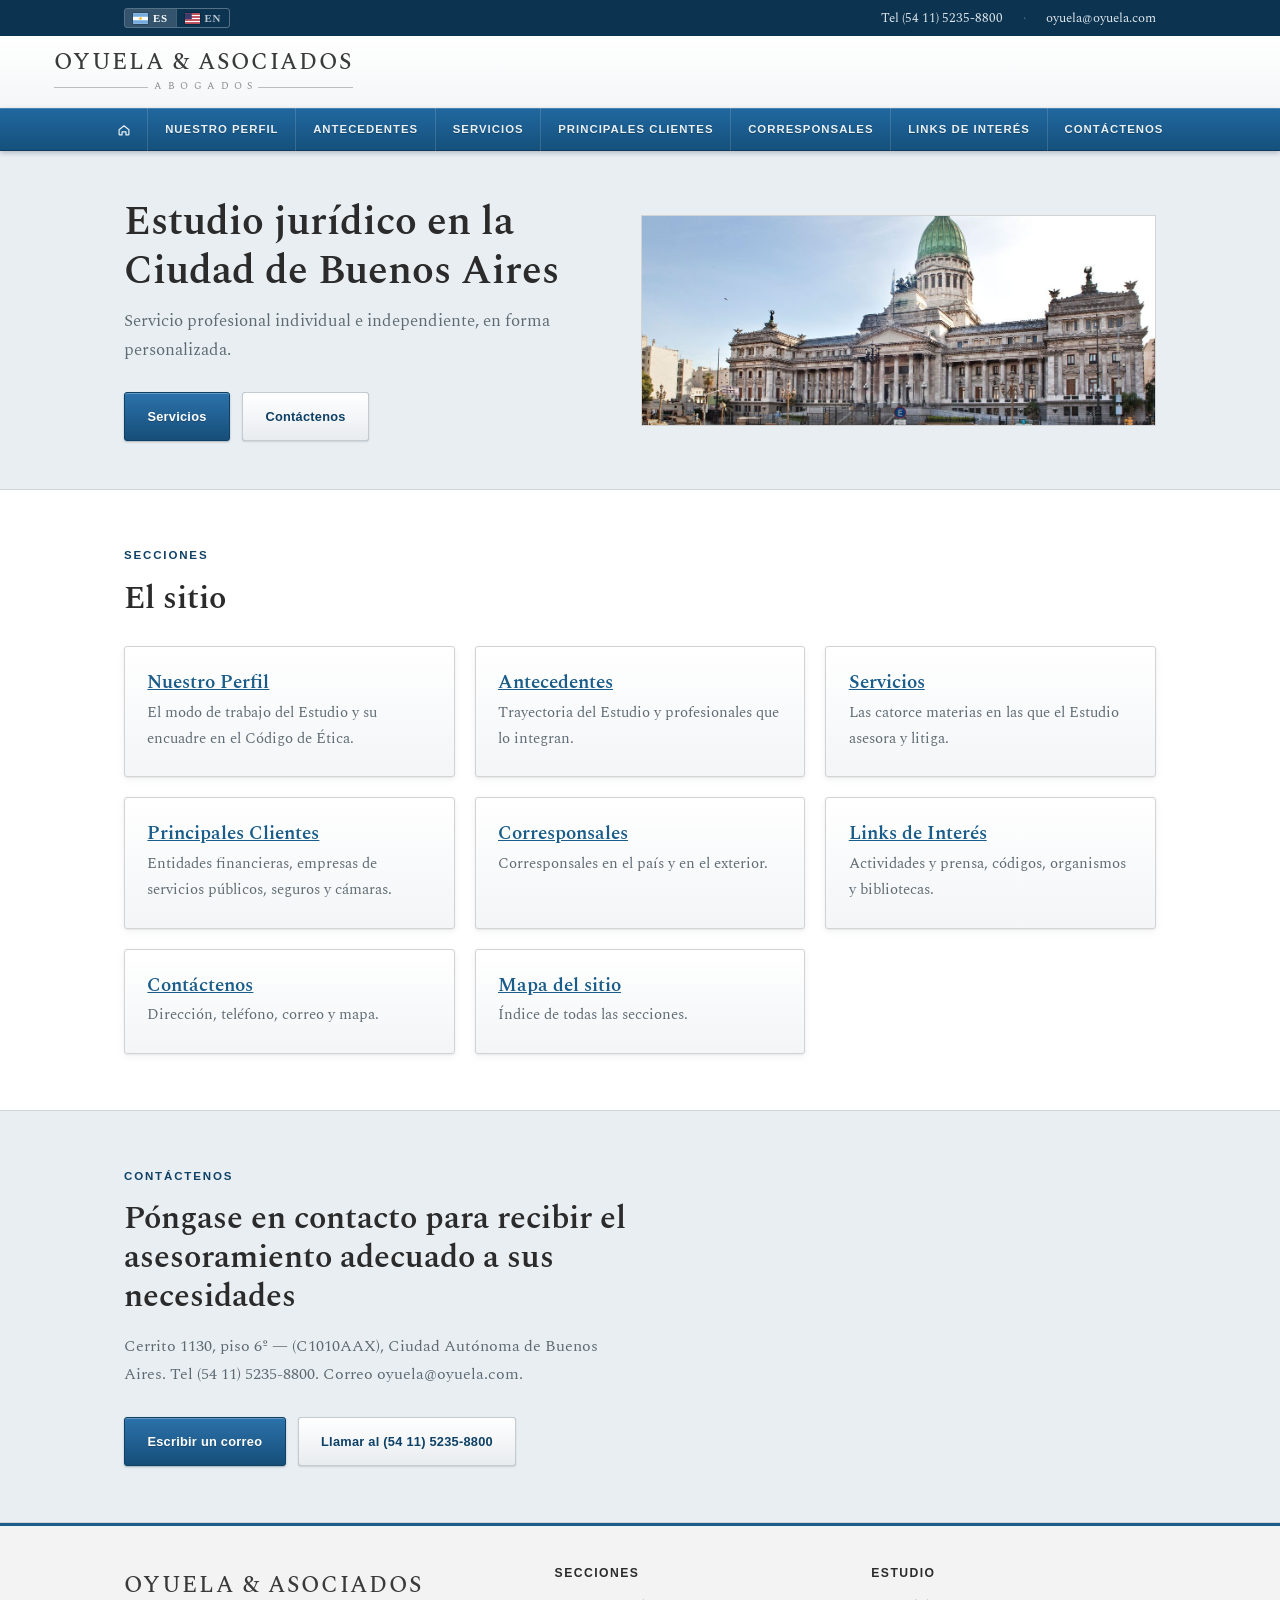
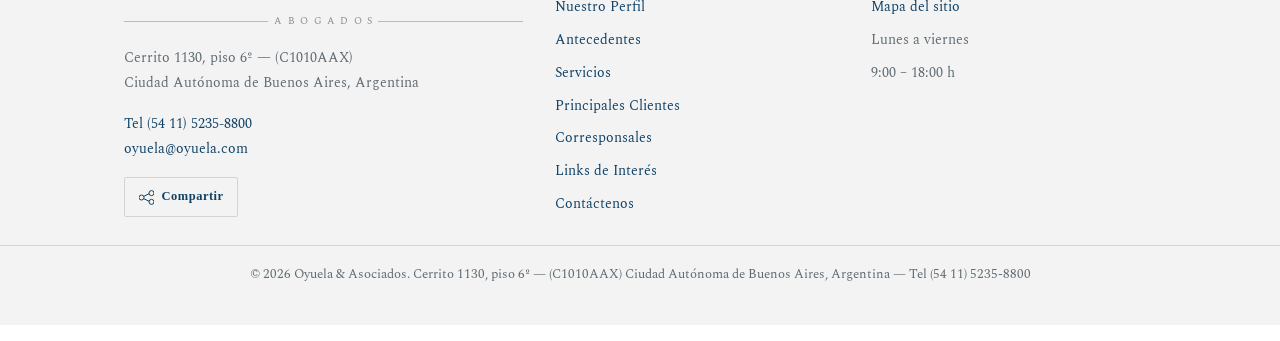
==== commit 09f7136e: "Estética más tradicional: tipografía con serifa, títulos casi negros, botones y cajas con relieve, b" ====
--- a/index.html
+++ b/index.html
@@ -16,7 +16,7 @@
 <link rel="preconnect" href="https://fonts.googleapis.com">
 <link rel="preconnect" href="https://fonts.gstatic.com" crossorigin>
 <link rel="stylesheet" href="https://fonts.googleapis.com/css2?family=Spectral:wght@400;500;600;700&display=swap">
-<link rel="stylesheet" href="styles.css?v=10">
+<link rel="stylesheet" href="styles.css?v=11">
 <script type="application/ld+json">
 {
   "@context": "https://schema.org",
@@ -187,7 +187,7 @@
   <a class="is-alt" href="mailto:oyuela.com" data-i18n="common.write">Escribir</a>
 </nav>
 
-<script src="i18n.js?v=10"></script>
-<script src="script.js?v=10"></script>
+<script src="i18n.js?v=11"></script>
+<script src="script.js?v=11"></script>
 </body>
 </html>
--- a/styles.css
+++ b/styles.css
@@ -5,19 +5,22 @@
    ========================================================================= */
 
 :root {
-  --blue:      #1a5c8a;   /* azul corporativo (del sitio original)      */
+  --blue:      #1a5c8a;   /* único color de acento — barra, pie, enlaces */
   --blue-dark: #0f4166;
-  --blue-ink:  #0c3350;   /* títulos                                    */
+  --blue-ink:  #0c3350;   /* fondos oscuros (topbar, cta móvil)          */
+  --head:      #2b2b2b;   /* títulos: casi negro, como el sitio viejo    */
   --ink:       #333333;   /* texto                                      */
   --ink-soft:  #5f6b73;   /* texto secundario                          */
   --mist:      #f3f3f3;   /* fondo de secciones alternas               */
-  --band:      #e7edf1;   /* banda de encabezado de página y contacto  */
+  --band:      #e9eef2;   /* banda de encabezado de página y contacto  */
   --paper:     #ffffff;
-  --rule:      #d9d9d9;   /* filetes                                    */
-  --rule-soft: #e6e6e6;
-
-  --serif: "Spectral", Georgia, "Times New Roman", serif;
-  --sans:  -apple-system, BlinkMacSystemFont, "Segoe UI", Roboto, "Helvetica Neue", Arial, sans-serif;
+  --rule:      #d3d3d3;   /* filetes                                    */
+  --rule-soft: #e2e2e2;
+
+  /* tipografía con serifa, como los estudios jurídicos de la vieja escuela;
+     el sans queda sólo para la microtipografía de interfaz (menú, botones) */
+  --serif: "Spectral", "Georgia", "Times New Roman", serif;
+  --sans:  "Segoe UI", -apple-system, BlinkMacSystemFont, Roboto, "Helvetica Neue", Arial, sans-serif;
 
   --wrap: 1120px;
   --gutter: clamp(1.1rem, 4vw, 2.75rem);
@@ -32,16 +35,17 @@
 }
 body {
   margin: 0;
-  font-family: var(--sans);
-  font-size: 1rem;
-  line-height: 1.65;
+  font-family: var(--serif);
+  font-size: 1.04rem;
+  line-height: 1.72;
   color: var(--ink);
   background: var(--paper);
   -webkit-font-smoothing: antialiased;
+  text-rendering: optimizeLegibility;
 }
 img { max-width: 100%; height: auto; display: block; }
 a { color: var(--blue); }
-h1, h2, h3, h4 { font-family: var(--serif); font-weight: 600; line-height: 1.2; color: var(--blue-ink); margin: 0 0 .5em; }
+h1, h2, h3, h4 { font-family: var(--serif); font-weight: 600; line-height: 1.22; color: var(--head); margin: 0 0 .5em; }
 p { margin: 0 0 1rem; }
 :focus-visible { outline: 2px solid var(--blue); outline-offset: 2px; }
 
@@ -96,6 +100,7 @@
 .site-header {
   position: sticky; top: 0; z-index: 50;
   background: var(--paper);
+  background-image: linear-gradient(to bottom, #ffffff, #eef1f3);
 }
 .site-header__row {
   display: flex; align-items: center; justify-content: space-between;
@@ -155,10 +160,11 @@
 .nav-toggle span::before { position: absolute; top: -6px; }
 .nav-toggle span::after  { position: absolute; top: 6px; }
 
-/* barra de navegación azul, como el sitio histórico de Oyuela */
+/* barra de navegación azul con degradado, como el sitio histórico de Oyuela */
 .primary-nav {
-  background: var(--blue);
-  box-shadow: inset 0 1px 0 rgba(255,255,255,.10);
+  background-color: var(--blue);
+  background-image: linear-gradient(to bottom, #2168a0, #14507b);
+  box-shadow: inset 0 1px 0 rgba(255,255,255,.18), inset 0 -1px 0 rgba(0,0,0,.25), 0 2px 5px rgba(10,33,53,.25);
 }
 .primary-nav > .wrap { max-width: 1260px; }
 .primary-nav ul {
@@ -171,7 +177,8 @@
   display: flex; align-items: center;
   font-family: var(--sans); font-size: .71rem; font-weight: 700;
   letter-spacing: .09em; text-transform: uppercase;
-  color: #e9f0f5; text-decoration: none;
+  color: #eaf1f6; text-decoration: none;
+  text-shadow: 0 1px 0 rgba(0,0,0,.28);
   padding: .92rem 1.05rem; line-height: 1;
   transition: background-color .12s ease, color .12s ease;
 }
@@ -197,7 +204,7 @@
   color: var(--blue-dark); margin: 0 0 1rem;
 }
 .hero h1 {
-  color: var(--blue-ink);
+  color: var(--head);
   font-size: clamp(1.7rem, 3.6vw, 2.5rem);
   max-width: 24ch;
   margin-bottom: .6rem;
@@ -223,22 +230,33 @@
   .hero__actions { margin-top: 1.25rem; }
 }
 
-/* --------------------------------------------------------------- buttons */
+/* --------------------------------------------------------------- buttons
+   con relieve suave (degradado + realce interno + sombra), no planos       */
 .btn {
   display: inline-flex; align-items: center;
   font-family: var(--sans); font-weight: 700; font-size: .8rem;
   letter-spacing: .02em;
-  padding: .8rem 1.35rem;
-  background: var(--blue); color: #fff;
-  border: 1px solid var(--blue); border-radius: 2px;
+  padding: .78rem 1.4rem;
+  color: #fff;
+  background-color: var(--blue);
+  background-image: linear-gradient(to bottom, #2c72ab, #164e79);
+  border: 1px solid var(--blue-dark); border-radius: 3px;
+  box-shadow: inset 0 1px 0 rgba(255,255,255,.28), 0 1px 2px rgba(10,33,53,.3);
+  text-shadow: 0 1px 0 rgba(0,0,0,.22);
   text-decoration: none; cursor: pointer;
-  transition: background-color .15s ease;
-}
-.btn:hover { background: var(--blue-dark); border-color: var(--blue-dark); }
-.btn--ghost { background: var(--paper); color: var(--blue-dark); border-color: var(--rule); }
-.btn--ghost:hover { background: var(--mist); border-color: var(--blue-dark); }
-.btn--navy { background: var(--blue); }
-.btn--navy:hover { background: var(--blue-dark); }
+  transition: filter .12s ease, box-shadow .12s ease;
+}
+.btn:hover { filter: brightness(1.06); }
+.btn:active { box-shadow: inset 0 2px 4px rgba(0,0,0,.32); }
+.btn--ghost, .btn--navy.btn--ghost {
+  color: var(--blue-dark);
+  background-image: linear-gradient(to bottom, #ffffff, #e8ecef);
+  border-color: #c4ccd2;
+  box-shadow: inset 0 1px 0 #fff, 0 1px 2px rgba(10,33,53,.14);
+  text-shadow: none;
+}
+.btn--ghost:hover { filter: none; background-image: linear-gradient(to bottom, #ffffff, #dfe4e8); }
+.btn--navy { }
 
 .arrow-link {
   display: inline-flex; align-items: center; gap: .5rem;
@@ -256,11 +274,14 @@
 
 .card {
   background: var(--paper);
+  background-image: linear-gradient(to bottom, #ffffff, #f3f5f7);
   border: 1px solid var(--rule);
+  border-radius: 3px;
   padding: 1.5rem 1.4rem;
-}
-.card h3 { font-size: 1.15rem; margin-bottom: .35rem; }
-.card p { color: var(--ink-soft); font-size: .95rem; margin-bottom: .9rem; }
+  box-shadow: inset 0 1px 0 #fff, 0 1px 2px rgba(10,33,53,.07), 0 3px 8px rgba(10,33,53,.05);
+}
+.card h3 { font-size: 1.18rem; margin-bottom: .35rem; }
+.card p { color: var(--ink-soft); font-size: .96rem; margin-bottom: .9rem; }
 .card p:last-child { margin-bottom: 0; }
 .card__num {
   font-family: var(--sans); font-size: .7rem; font-weight: 700; letter-spacing: .12em;
@@ -281,10 +302,13 @@
 /* two-column prose + aside */
 .split { display: grid; gap: clamp(2rem, 5vw, 3.5rem); grid-template-columns: 1.6fr 1fr; align-items: start; }
 .aside-card {
-  background: var(--mist); border: 1px solid var(--rule);
+  background: var(--mist);
+  background-image: linear-gradient(to bottom, #fbfbfc, #eef0f2);
+  border: 1px solid var(--rule);
   border-left: 3px solid var(--blue); padding: 1.4rem;
-}
-.aside-card h3 { font-size: 1.05rem; }
+  box-shadow: inset 0 1px 0 #fff, 0 1px 3px rgba(10,33,53,.06);
+}
+.aside-card h3 { font-size: 1.08rem; }
 .aside-card dl { margin: 0; }
 .aside-card dt { font-weight: 700; font-size: .76rem; letter-spacing: .06em; text-transform: uppercase; color: var(--ink-soft); }
 .aside-card dd { margin: 0 0 .7rem; }
@@ -303,9 +327,11 @@
 }
 .brand-wall span {
   display: flex; align-items: center; justify-content: center; text-align: center;
-  background: var(--paper); color: var(--ink-soft);
-  font-family: var(--serif); font-size: .92rem; letter-spacing: .01em;
+  background-image: linear-gradient(to bottom, #ffffff, #f1f3f5);
+  color: var(--ink-soft);
+  font-family: var(--serif); font-size: .95rem; letter-spacing: .01em;
   padding: 1.1rem .7rem; min-height: 66px;
+  box-shadow: inset 0 1px 0 #fff;
 }
 
 /* --------------------------------------------------------------- mapa red */
@@ -320,6 +346,9 @@
 .corr-map__tabs button + button { border-left: 1px solid var(--rule); }
 .corr-map__tabs button[aria-pressed="true"] { background: var(--blue); color: #fff; }
 #corr-map {
+  position: relative;      /* contiene los panes absolutos de Leaflet   */
+  isolation: isolate;      /* stacking context propio, por debajo del header */
+  overflow: hidden;        /* que las tiles no se escapen al hacer scroll */
   height: 460px; width: 100%;
   border: 1px solid var(--rule); background: var(--mist);
 }
@@ -328,7 +357,7 @@
 .leaflet-attribution-flag { display: none !important; }
 .leaflet-control-attribution { font-size: .68rem; background: rgba(255,255,255,.75); }
 .leaflet-popup-content { margin: .7rem .9rem; font-size: .9rem; }
-.leaflet-popup-content strong { display: block; color: var(--blue-ink); font-family: var(--serif); font-size: 1rem; margin-bottom: .1rem; }
+.leaflet-popup-content strong { display: block; color: var(--head); font-family: var(--serif); font-size: 1rem; margin-bottom: .1rem; }
 .leaflet-popup-content .corr-map__link {
   display: inline-block; margin-top: .4rem; font-weight: 700; font-size: .78rem;
   letter-spacing: .04em; text-transform: uppercase; color: var(--blue); cursor: pointer; text-decoration: none;
@@ -351,7 +380,7 @@
 .accordion summary {
   cursor: pointer; list-style: none;
   padding: 1rem .25rem;
-  font-family: var(--serif); font-size: 1.1rem; color: var(--blue-ink);
+  font-family: var(--serif); font-size: 1.1rem; color: var(--head);
   display: flex; justify-content: space-between; align-items: center; gap: 1rem;
 }
 .accordion summary::-webkit-details-marker { display: none; }
@@ -370,7 +399,7 @@
 .faq details { border-bottom: 1px solid var(--rule); }
 .faq summary {
   cursor: pointer; list-style: none; padding: 1rem .2rem;
-  font-weight: 700; color: var(--blue-ink); font-family: var(--sans);
+  font-weight: 700; color: var(--head); font-family: var(--sans);
   display: flex; justify-content: space-between; gap: 1rem;
 }
 .faq summary::-webkit-details-marker { display: none; }
@@ -383,7 +412,7 @@
 .contact-list { list-style: none; margin: 0; padding: 0; display: grid; gap: 1.3rem; }
 .contact-list li { display: grid; gap: .15rem; }
 .contact-list .lbl { font-size: .72rem; font-weight: 700; letter-spacing: .12em; text-transform: uppercase; color: var(--blue-dark); }
-.contact-list a { font-size: 1.05rem; color: var(--blue-ink); text-decoration: none; }
+.contact-list a { font-size: 1.05rem; color: var(--blue); text-decoration: none; }
 .contact-list a:hover { text-decoration: underline; }
 .map-embed { border: 1px solid var(--rule); overflow: hidden; }
 .map-embed iframe { width: 100%; height: 360px; border: 0; display: block; }
@@ -426,7 +455,7 @@
 /* --------------------------------------------------------------- footer */
 .site-footer { background: var(--mist); color: var(--ink-soft); font-size: .9rem; border-top: 3px solid var(--blue); }
 .site-footer .wrap { padding-block: 2.5rem 1.75rem; display: grid; gap: 2rem; grid-template-columns: 1.4fr 1fr 1fr; }
-.site-footer h4 { color: var(--blue-ink); font-family: var(--sans); font-size: .76rem; letter-spacing: .12em; text-transform: uppercase; margin-bottom: .9rem; }
+.site-footer h4 { color: var(--head); font-family: var(--sans); font-size: .76rem; letter-spacing: .12em; text-transform: uppercase; margin-bottom: .9rem; }
 .site-footer a { color: var(--blue-dark); text-decoration: none; }
 .site-footer a:hover { text-decoration: underline; }
 .site-footer ul { list-style: none; margin: 0; padding: 0; display: grid; gap: .5rem; }
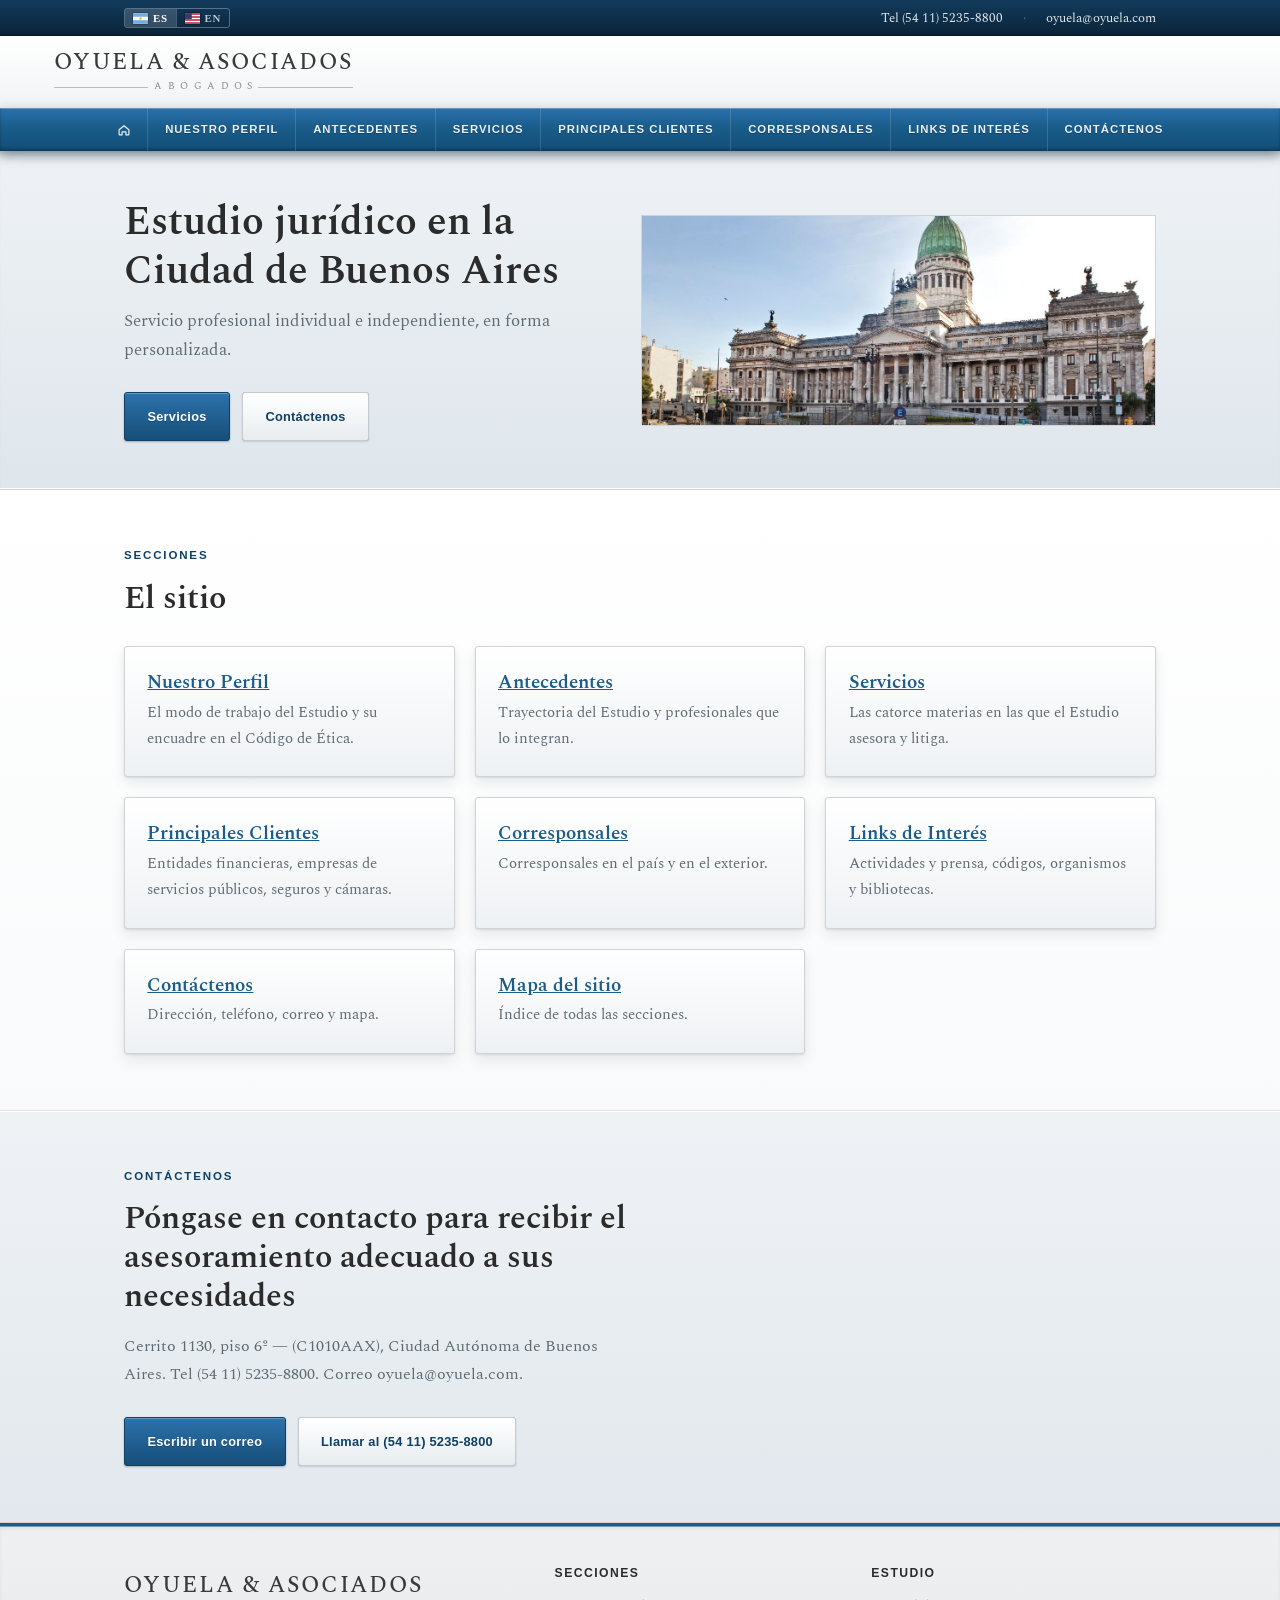
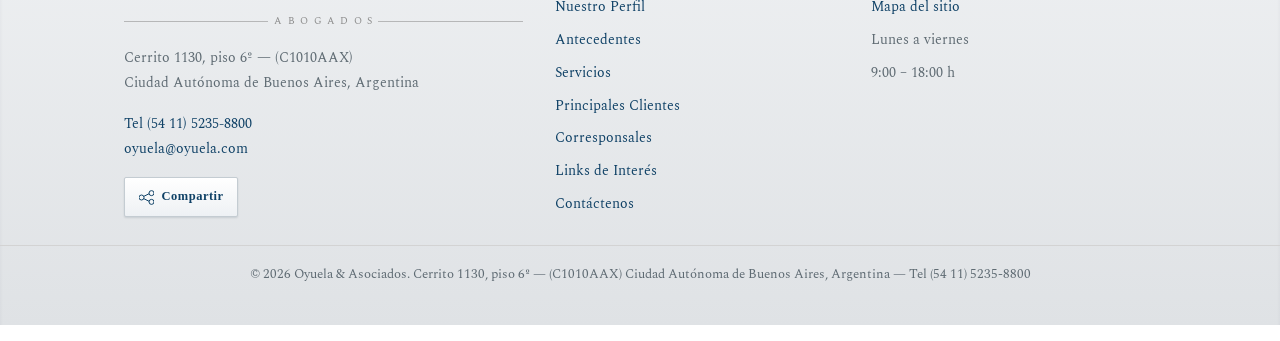
==== commit 7978df35: "Más relieve: degradados y sombras en header, topbar, hero, secciones, pie, acordeones, formularios, " ====
--- a/index.html
+++ b/index.html
@@ -16,7 +16,7 @@
 <link rel="preconnect" href="https://fonts.googleapis.com">
 <link rel="preconnect" href="https://fonts.gstatic.com" crossorigin>
 <link rel="stylesheet" href="https://fonts.googleapis.com/css2?family=Spectral:wght@400;500;600;700&display=swap">
-<link rel="stylesheet" href="styles.css?v=11">
+<link rel="stylesheet" href="styles.css?v=12">
 <script type="application/ld+json">
 {
   "@context": "https://schema.org",
@@ -187,7 +187,7 @@
   <a class="is-alt" href="mailto:oyuela.com" data-i18n="common.write">Escribir</a>
 </nav>
 
-<script src="i18n.js?v=11"></script>
-<script src="script.js?v=11"></script>
+<script src="i18n.js?v=12"></script>
+<script src="script.js?v=12"></script>
 </body>
 </html>
--- a/styles.css
+++ b/styles.css
@@ -51,11 +51,25 @@
 
 /* --------------------------------------------------------------- layout */
 .wrap { width: 100%; max-width: var(--wrap); margin-inline: auto; padding-inline: var(--gutter); }
-.section { padding-block: clamp(2.25rem, 5vw, 3.5rem); }
+
+.section {
+  padding-block: clamp(2.25rem, 5vw, 3.5rem);
+  background-image: linear-gradient(to bottom, #ffffff, #f9fafb);
+}
+.section + .section { border-top: 1px solid var(--rule-soft); box-shadow: inset 0 1px 0 #fff; }
 .section--mist,
-.section--parchment { background: var(--mist); }
+.section--parchment {
+  background-color: var(--mist);
+  background-image: linear-gradient(to bottom, #f6f7f8, #eceef0);
+  box-shadow: inset 0 6px 8px -8px rgba(10,33,53,.22), inset 0 -6px 8px -8px rgba(10,33,53,.16);
+}
 .section--band,
-.section--navy { background: var(--band); border-top: 1px solid var(--rule); border-bottom: 1px solid var(--rule); }
+.section--navy {
+  background-color: var(--band);
+  background-image: linear-gradient(to bottom, #eef2f5, #e2e8ed);
+  border-top: 1px solid var(--rule); border-bottom: 1px solid var(--rule);
+  box-shadow: inset 0 8px 10px -9px rgba(10,33,53,.28), inset 0 -8px 10px -9px rgba(10,33,53,.2);
+}
 .section__eyebrow {
   font-family: var(--sans);
   font-size: .72rem;
@@ -70,7 +84,9 @@
 
 /* --------------------------------------------------------------- header */
 .topbar {
-  background: var(--blue-ink);
+  background-color: var(--blue-ink);
+  background-image: linear-gradient(to bottom, #123a5c, #0a2438);
+  box-shadow: inset 0 -1px 0 rgba(0,0,0,.4);
   color: #cdd8e0;
   font-size: .8rem;
 }
@@ -99,8 +115,9 @@
 
 .site-header {
   position: sticky; top: 0; z-index: 50;
-  background: var(--paper);
-  background-image: linear-gradient(to bottom, #ffffff, #eef1f3);
+  background-color: var(--paper);
+  background-image: linear-gradient(to bottom, #ffffff, #e9ecef);
+  box-shadow: inset 0 1px 0 #fff, 0 3px 10px rgba(10,33,53,.14);
 }
 .site-header__row {
   display: flex; align-items: center; justify-content: space-between;
@@ -163,8 +180,11 @@
 /* barra de navegación azul con degradado, como el sitio histórico de Oyuela */
 .primary-nav {
   background-color: var(--blue);
-  background-image: linear-gradient(to bottom, #2168a0, #14507b);
-  box-shadow: inset 0 1px 0 rgba(255,255,255,.18), inset 0 -1px 0 rgba(0,0,0,.25), 0 2px 5px rgba(10,33,53,.25);
+  background-image: linear-gradient(to bottom, #2a72ad 0%, #1a5c8a 45%, #124e78 100%);
+  box-shadow:
+    inset 0 1px 0 rgba(255,255,255,.28),
+    inset 0 -2px 3px rgba(0,0,0,.28),
+    0 4px 12px rgba(10,33,53,.34);
 }
 .primary-nav > .wrap { max-width: 1260px; }
 .primary-nav ul {
@@ -188,8 +208,10 @@
 
 /* ---------------------------------------------------------------- hero */
 .hero {
-  background: var(--band);
+  background-color: var(--band);
+  background-image: linear-gradient(to bottom, #eef2f5, #dfe6ec);
   border-bottom: 1px solid var(--rule);
+  box-shadow: inset 0 10px 12px -10px rgba(10,33,53,.3), inset 0 -1px 0 #fff;
 }
 .hero .wrap {
   padding-block: clamp(2rem, 4vw, 3rem);
@@ -274,11 +296,19 @@
 
 .card {
   background: var(--paper);
-  background-image: linear-gradient(to bottom, #ffffff, #f3f5f7);
+  background-image: linear-gradient(to bottom, #ffffff, #eef1f4);
   border: 1px solid var(--rule);
   border-radius: 3px;
   padding: 1.5rem 1.4rem;
-  box-shadow: inset 0 1px 0 #fff, 0 1px 2px rgba(10,33,53,.07), 0 3px 8px rgba(10,33,53,.05);
+  box-shadow:
+    inset 0 1px 0 #fff,
+    0 1px 2px rgba(10,33,53,.10),
+    0 6px 14px rgba(10,33,53,.09);
+  transition: transform .14s ease, box-shadow .14s ease;
+}
+.card:hover {
+  transform: translateY(-2px);
+  box-shadow: inset 0 1px 0 #fff, 0 2px 4px rgba(10,33,53,.12), 0 12px 22px rgba(10,33,53,.14);
 }
 .card h3 { font-size: 1.18rem; margin-bottom: .35rem; }
 .card p { color: var(--ink-soft); font-size: .96rem; margin-bottom: .9rem; }
@@ -338,19 +368,28 @@
 .corr-map { }
 .corr-map__head { display: flex; flex-wrap: wrap; align-items: baseline; gap: .5rem 1rem; margin-bottom: 1rem; }
 .corr-map__hint { font-size: .9rem; color: var(--ink-soft); margin: 0; }
-.corr-map__tabs { display: inline-flex; border: 1px solid var(--rule); border-radius: 2px; overflow: hidden; }
+.corr-map__tabs { display: inline-flex; border: 1px solid #b9c1c7; border-radius: 3px; overflow: hidden; box-shadow: 0 1px 2px rgba(10,33,53,.12); }
 .corr-map__tabs button {
   font: inherit; font-size: .78rem; font-weight: 700; letter-spacing: .04em;
-  padding: .5rem .95rem; border: 0; background: var(--paper); color: var(--blue-dark); cursor: pointer;
-}
-.corr-map__tabs button + button { border-left: 1px solid var(--rule); }
-.corr-map__tabs button[aria-pressed="true"] { background: var(--blue); color: #fff; }
+  padding: .55rem 1rem; border: 0; cursor: pointer;
+  color: var(--blue-dark);
+  background-image: linear-gradient(to bottom, #ffffff, #eef1f4);
+  box-shadow: inset 0 1px 0 #fff;
+}
+.corr-map__tabs button + button { border-left: 1px solid #c4ccd2; }
+.corr-map__tabs button[aria-pressed="true"] {
+  color: #fff;
+  background-image: linear-gradient(to bottom, #2a72ad, #164e79);
+  box-shadow: inset 0 2px 4px rgba(0,0,0,.28);
+  text-shadow: 0 1px 0 rgba(0,0,0,.25);
+}
 #corr-map {
   position: relative;      /* contiene los panes absolutos de Leaflet   */
   isolation: isolate;      /* stacking context propio, por debajo del header */
   overflow: hidden;        /* que las tiles no se escapen al hacer scroll */
   height: 460px; width: 100%;
-  border: 1px solid var(--rule); background: var(--mist);
+  border: 1px solid #b9c1c7; background: var(--mist);
+  box-shadow: inset 0 0 0 1px #fff, 0 2px 8px rgba(10,33,53,.12);
 }
 @media (max-width: 600px) { #corr-map { height: 360px; } }
 .leaflet-container { font: inherit; }
@@ -379,10 +418,14 @@
 .accordion details { border-bottom: 1px solid var(--rule); }
 .accordion summary {
   cursor: pointer; list-style: none;
-  padding: 1rem .25rem;
+  padding: 1rem .9rem;
+  background-image: linear-gradient(to bottom, #ffffff, #f0f2f4);
+  box-shadow: inset 0 1px 0 #fff;
   font-family: var(--serif); font-size: 1.1rem; color: var(--head);
   display: flex; justify-content: space-between; align-items: center; gap: 1rem;
 }
+.accordion summary:hover { background-image: linear-gradient(to bottom, #ffffff, #e8ebee); }
+.accordion details[open] summary { background-image: linear-gradient(to bottom, #eef2f5, #e2e8ed); }
 .accordion summary::-webkit-details-marker { display: none; }
 .accordion summary::after { content: "+"; font-family: var(--sans); font-size: 1.3rem; color: var(--blue-dark); line-height: 1; }
 .accordion details[open] summary::after { content: "\2013"; }
@@ -398,10 +441,14 @@
 .faq { display: grid; gap: 0; border-top: 1px solid var(--rule); }
 .faq details { border-bottom: 1px solid var(--rule); }
 .faq summary {
-  cursor: pointer; list-style: none; padding: 1rem .2rem;
+  cursor: pointer; list-style: none; padding: 1rem .9rem;
+  background-image: linear-gradient(to bottom, #ffffff, #f0f2f4);
+  box-shadow: inset 0 1px 0 #fff;
   font-weight: 700; color: var(--head); font-family: var(--sans);
   display: flex; justify-content: space-between; gap: 1rem;
 }
+.faq summary:hover { background-image: linear-gradient(to bottom, #ffffff, #e8ebee); }
+.faq details[open] summary { background-image: linear-gradient(to bottom, #eef2f5, #e2e8ed); }
 .faq summary::-webkit-details-marker { display: none; }
 .faq summary::after { content: "+"; color: var(--blue-dark); font-size: 1.2rem; line-height: 1; }
 .faq details[open] summary::after { content: "\2013"; }
@@ -424,7 +471,10 @@
 .form input,
 .form textarea {
   font: inherit; color: var(--ink);
-  background: var(--paper); border: 1px solid var(--rule); border-radius: 2px;
+  background-color: #fcfcfd;
+  background-image: linear-gradient(to bottom, #f1f3f5, #ffffff 12px);
+  border: 1px solid #b9c1c7; border-radius: 2px;
+  box-shadow: inset 0 1px 3px rgba(10,33,53,.14);
   padding: .7rem .8rem; width: 100%;
 }
 .form textarea { min-height: 150px; resize: vertical; }
@@ -453,7 +503,13 @@
 .form__ok.is-visible { display: block; }
 
 /* --------------------------------------------------------------- footer */
-.site-footer { background: var(--mist); color: var(--ink-soft); font-size: .9rem; border-top: 3px solid var(--blue); }
+.site-footer {
+  background-color: var(--mist);
+  background-image: linear-gradient(to bottom, #eef0f2, #dfe2e5);
+  color: var(--ink-soft); font-size: .9rem;
+  border-top: 3px solid var(--blue);
+  box-shadow: inset 0 3px 6px -4px rgba(10,33,53,.28), inset 0 1px 0 rgba(26,92,138,.5);
+}
 .site-footer .wrap { padding-block: 2.5rem 1.75rem; display: grid; gap: 2rem; grid-template-columns: 1.4fr 1fr 1fr; }
 .site-footer h4 { color: var(--head); font-family: var(--sans); font-size: .76rem; letter-spacing: .12em; text-transform: uppercase; margin-bottom: .9rem; }
 .site-footer a { color: var(--blue-dark); text-decoration: none; }
@@ -470,17 +526,26 @@
   position: fixed; left: 0; right: 0; bottom: 0; z-index: 60;
   display: none;
   grid-template-columns: 1fr 1fr;
-  gap: 1px; background: var(--rule);
+  gap: 1px; background: rgba(0,0,0,.35);
+  box-shadow: 0 -4px 14px rgba(10,33,53,.3);
 }
 .mobile-cta a {
-  background: var(--blue-ink); color: #fff; text-decoration: none;
-  text-align: center; padding: .9rem .5rem;
+  background-color: var(--blue-ink);
+  background-image: linear-gradient(to bottom, #123a5c, #0a2438);
+  box-shadow: inset 0 1px 0 rgba(255,255,255,.14);
+  color: #fff; text-decoration: none;
+  text-align: center; padding: .95rem .5rem;
   font-size: .78rem; font-weight: 700; letter-spacing: .06em; text-transform: uppercase;
-}
-.mobile-cta a.is-alt { background: var(--blue); }
+  text-shadow: 0 1px 0 rgba(0,0,0,.35);
+}
+.mobile-cta a.is-alt {
+  background-image: linear-gradient(to bottom, #2a72ad, #164e79);
+}
 
 .share-btn {
-  background: none; border: 1px solid var(--rule); color: var(--blue-dark);
+  background-image: linear-gradient(to bottom, #ffffff, #eef1f4);
+  box-shadow: inset 0 1px 0 #fff, 0 1px 2px rgba(10,33,53,.12);
+  border: 1px solid #c4ccd2; color: var(--blue-dark);
   border-radius: 2px; padding: .5rem .85rem; font: inherit; font-size: .78rem; font-weight: 700;
   letter-spacing: .04em; cursor: pointer; display: inline-flex; gap: .5rem; align-items: center;
 }
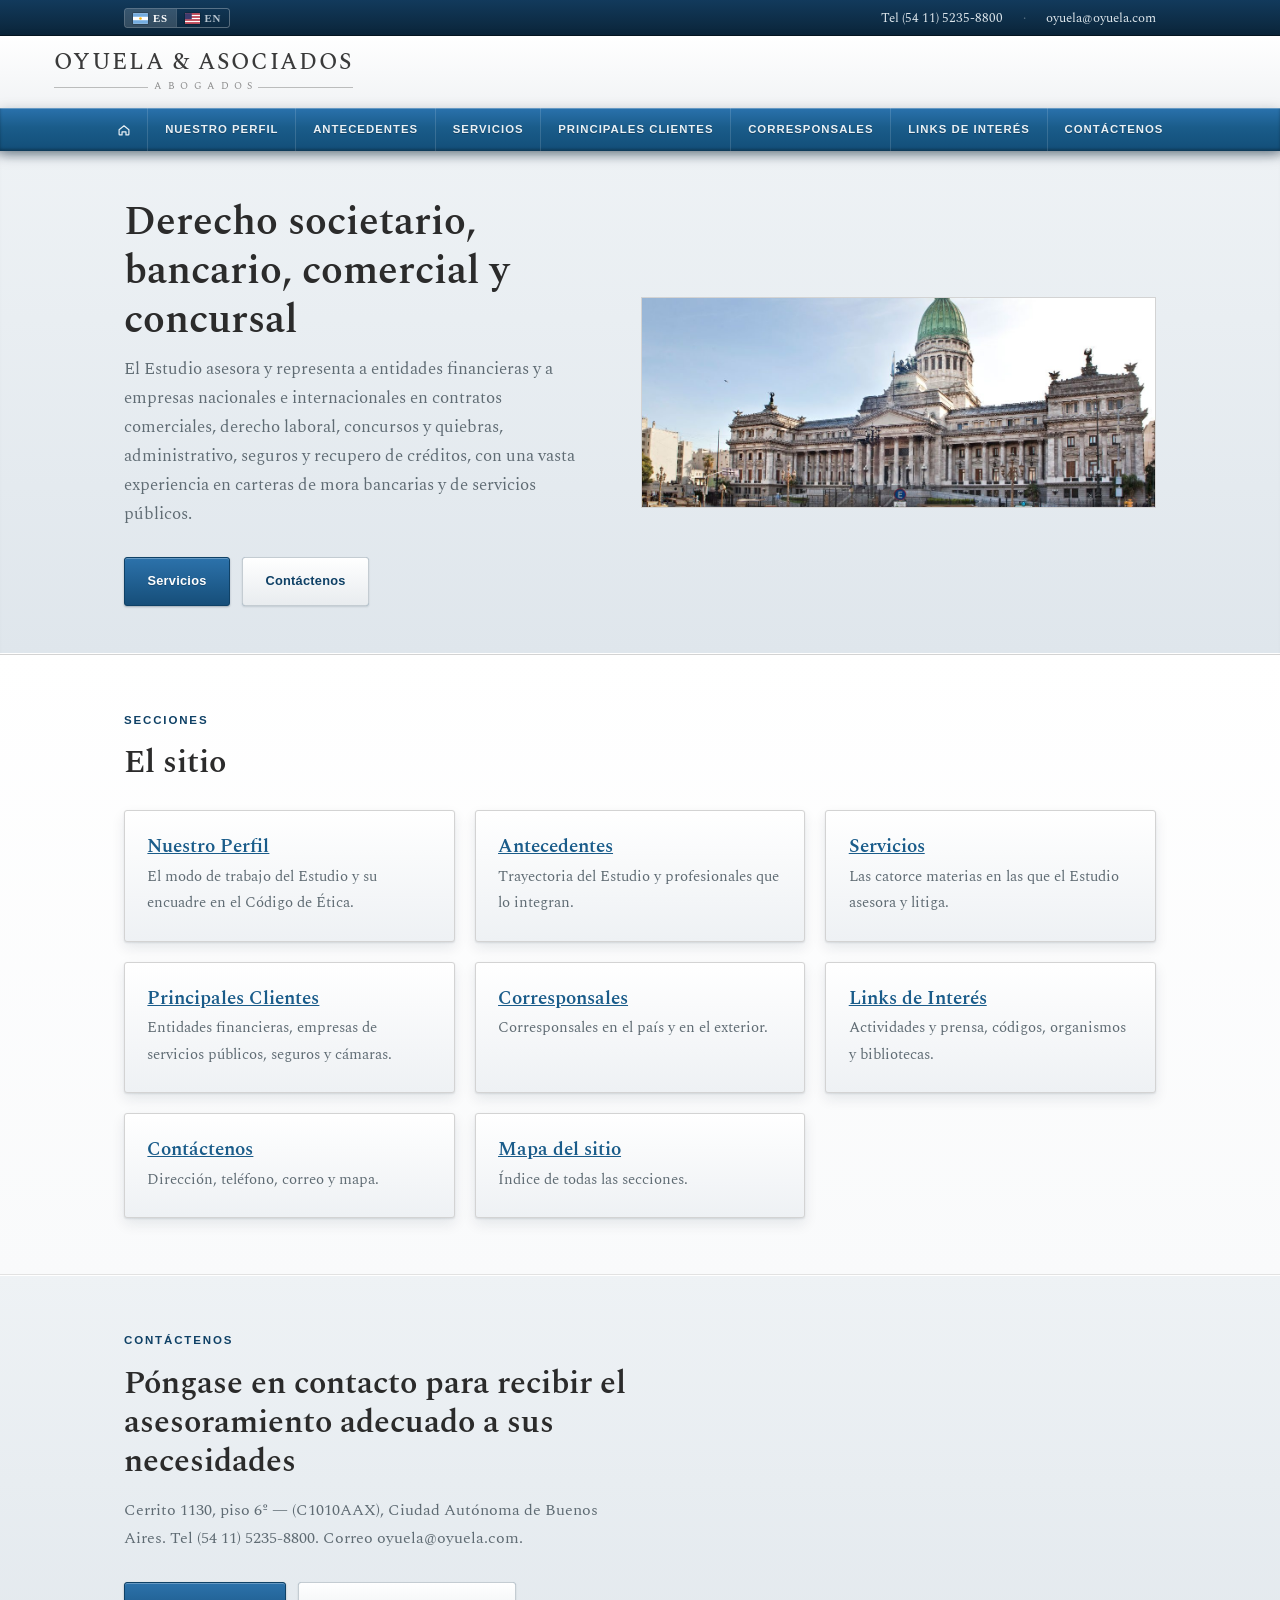
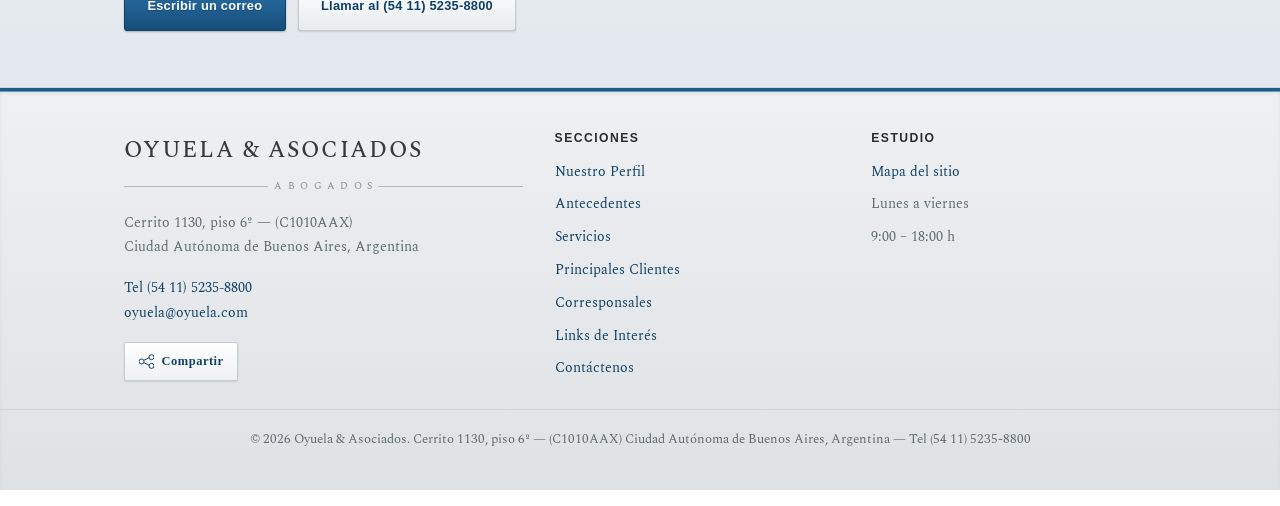
==== commit 39a97150: "Hero de inicio: encabeza con las áreas de práctica (menos 'guía telefónica'); saca infraestructura t" ====
--- a/index.html
+++ b/index.html
@@ -16,7 +16,7 @@
 <link rel="preconnect" href="https://fonts.googleapis.com">
 <link rel="preconnect" href="https://fonts.gstatic.com" crossorigin>
 <link rel="stylesheet" href="https://fonts.googleapis.com/css2?family=Spectral:wght@400;500;600;700&display=swap">
-<link rel="stylesheet" href="styles.css?v=12">
+<link rel="stylesheet" href="styles.css?v=13">
 <script type="application/ld+json">
 {
   "@context": "https://schema.org",
@@ -80,8 +80,8 @@
   <section class="hero">
     <div class="wrap">
       <div class="hero__text">
-      <h1 data-i18n="home.hero.h1">Estudio jurídico en la Ciudad de Buenos Aires</h1>
-      <p class="hero__sub" data-i18n="home.hero.sub">Servicio profesional individual e independiente, en forma personalizada.</p>
+      <h1 data-i18n="home.hero.h1">Derecho societario, bancario, comercial y concursal</h1>
+      <p class="hero__sub" data-i18n="home.hero.sub">El Estudio asesora y representa a entidades financieras y a empresas nacionales e internacionales en contratos comerciales, derecho laboral, concursos y quiebras, administrativo, seguros y recupero de créditos, con una vasta experiencia en carteras de mora bancarias y de servicios públicos.</p>
       <div class="hero__actions">
         <a class="btn" href="servicios.html" data-i18n="home.hero.btn_serv">Servicios</a>
         <a class="btn btn--ghost" href="contacto.html" data-i18n="home.hero.btn_cont">Contáctenos</a>
@@ -187,7 +187,7 @@
   <a class="is-alt" href="mailto:oyuela.com" data-i18n="common.write">Escribir</a>
 </nav>
 
-<script src="i18n.js?v=12"></script>
-<script src="script.js?v=12"></script>
+<script src="i18n.js?v=13"></script>
+<script src="script.js?v=13"></script>
 </body>
 </html>
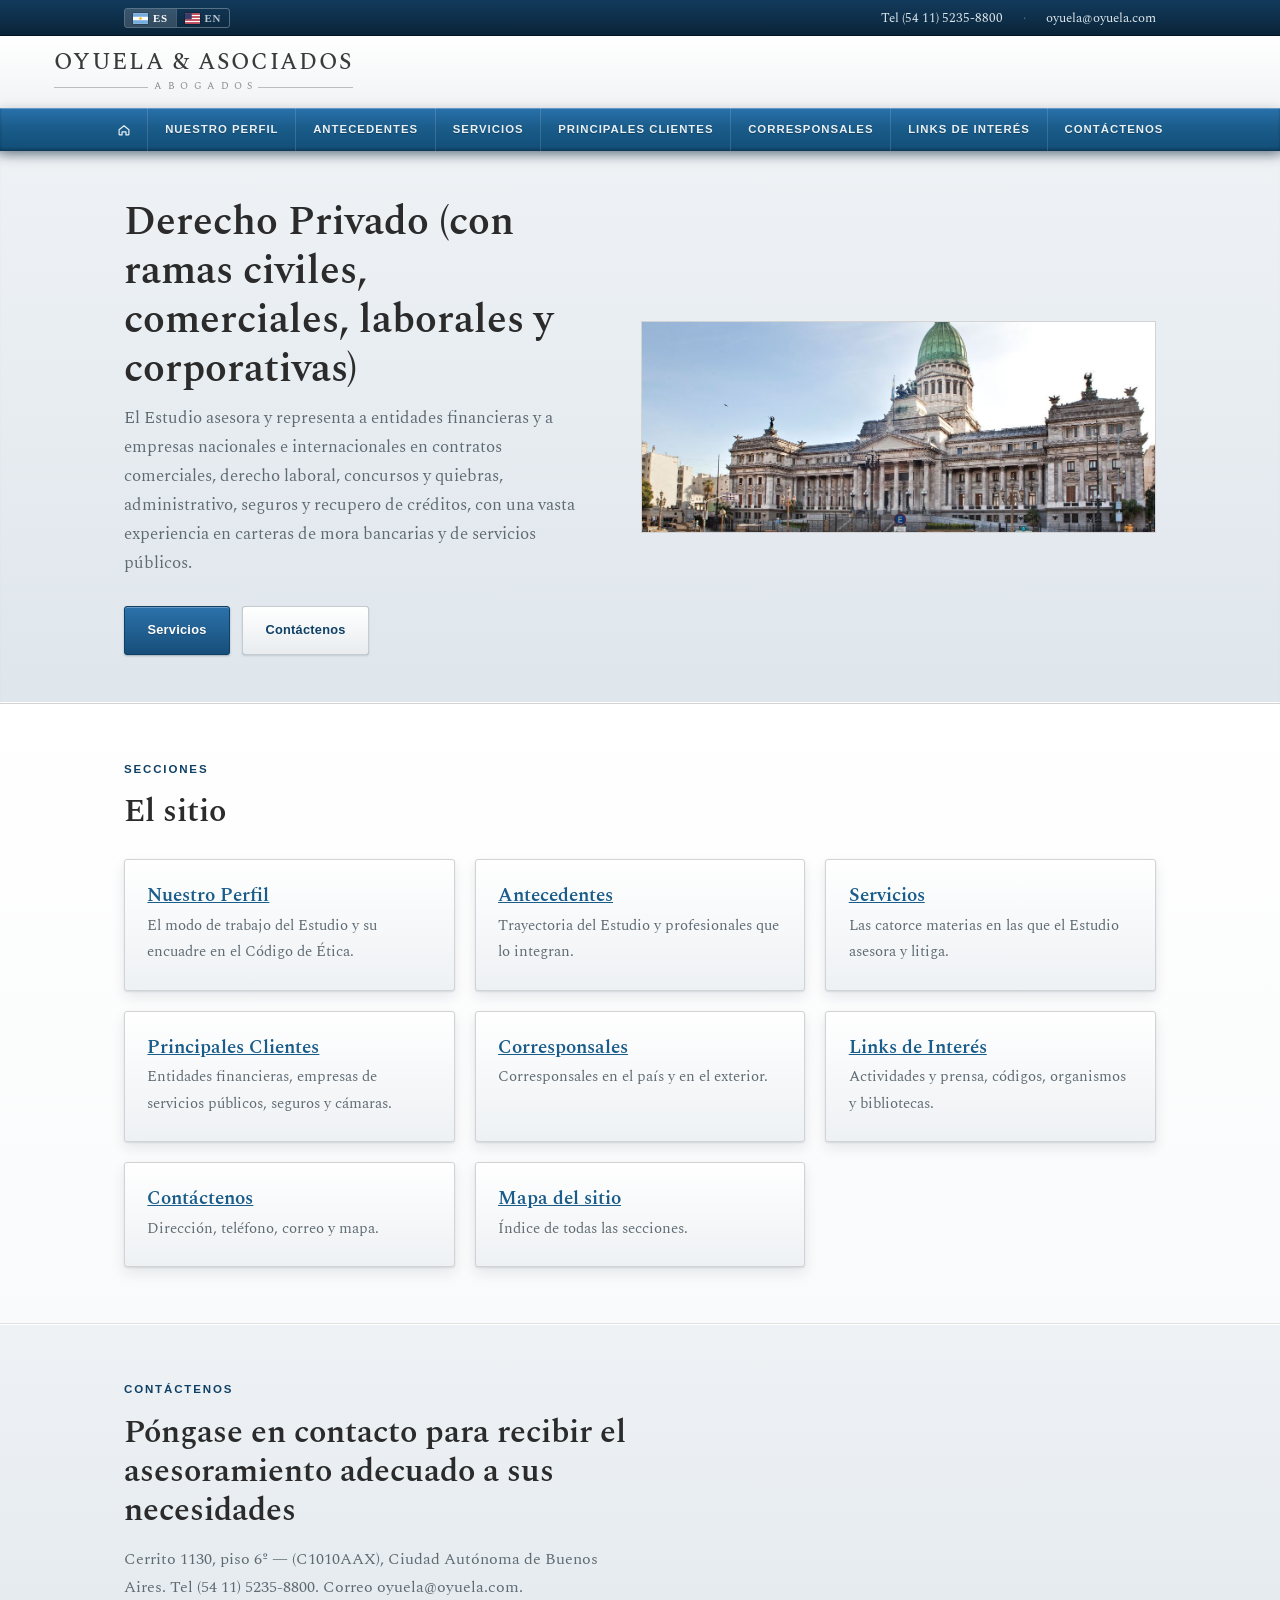
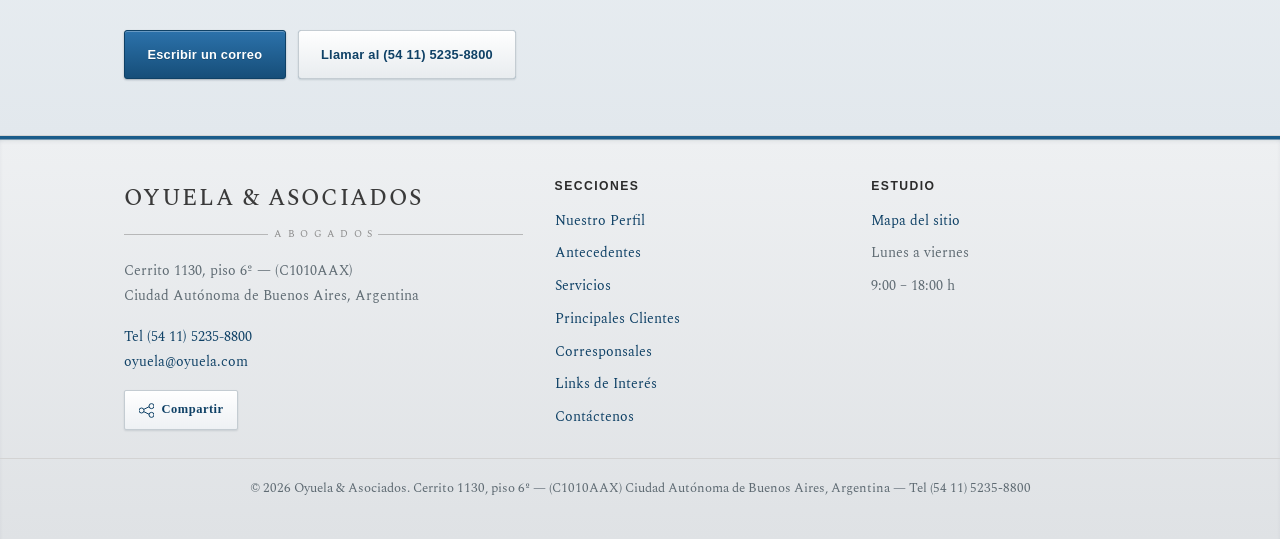
==== commit 65443e41: "Actualiza titular de la home a Derecho Privado Reemplaza 'Derecho societario, bancario, comercial y " ====
--- a/index.html
+++ b/index.html
@@ -80,7 +80,7 @@
   <section class="hero">
     <div class="wrap">
       <div class="hero__text">
-      <h1 data-i18n="home.hero.h1">Derecho societario, bancario, comercial y concursal</h1>
+      <h1 data-i18n="home.hero.h1">Derecho Privado (con ramas civiles, comerciales, laborales y corporativas)</h1>
       <p class="hero__sub" data-i18n="home.hero.sub">El Estudio asesora y representa a entidades financieras y a empresas nacionales e internacionales en contratos comerciales, derecho laboral, concursos y quiebras, administrativo, seguros y recupero de créditos, con una vasta experiencia en carteras de mora bancarias y de servicios públicos.</p>
       <div class="hero__actions">
         <a class="btn" href="servicios.html" data-i18n="home.hero.btn_serv">Servicios</a>
